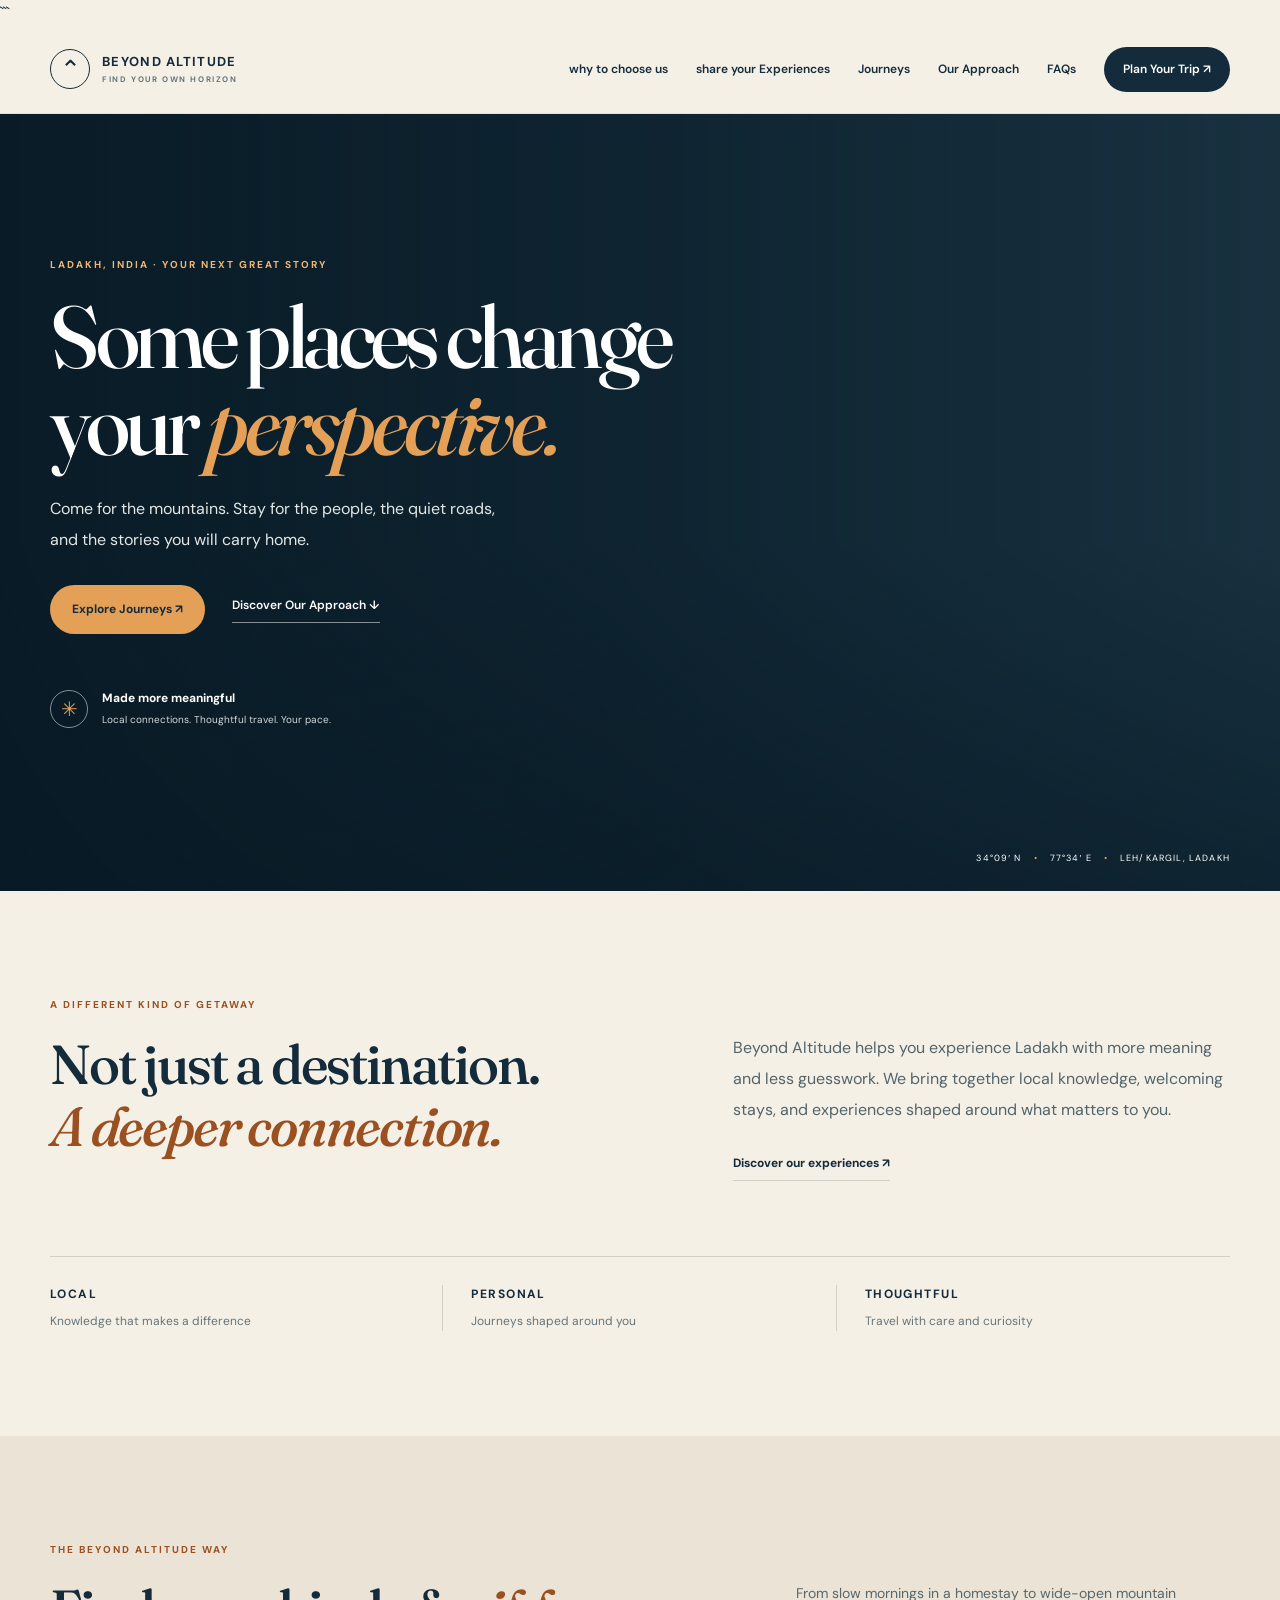
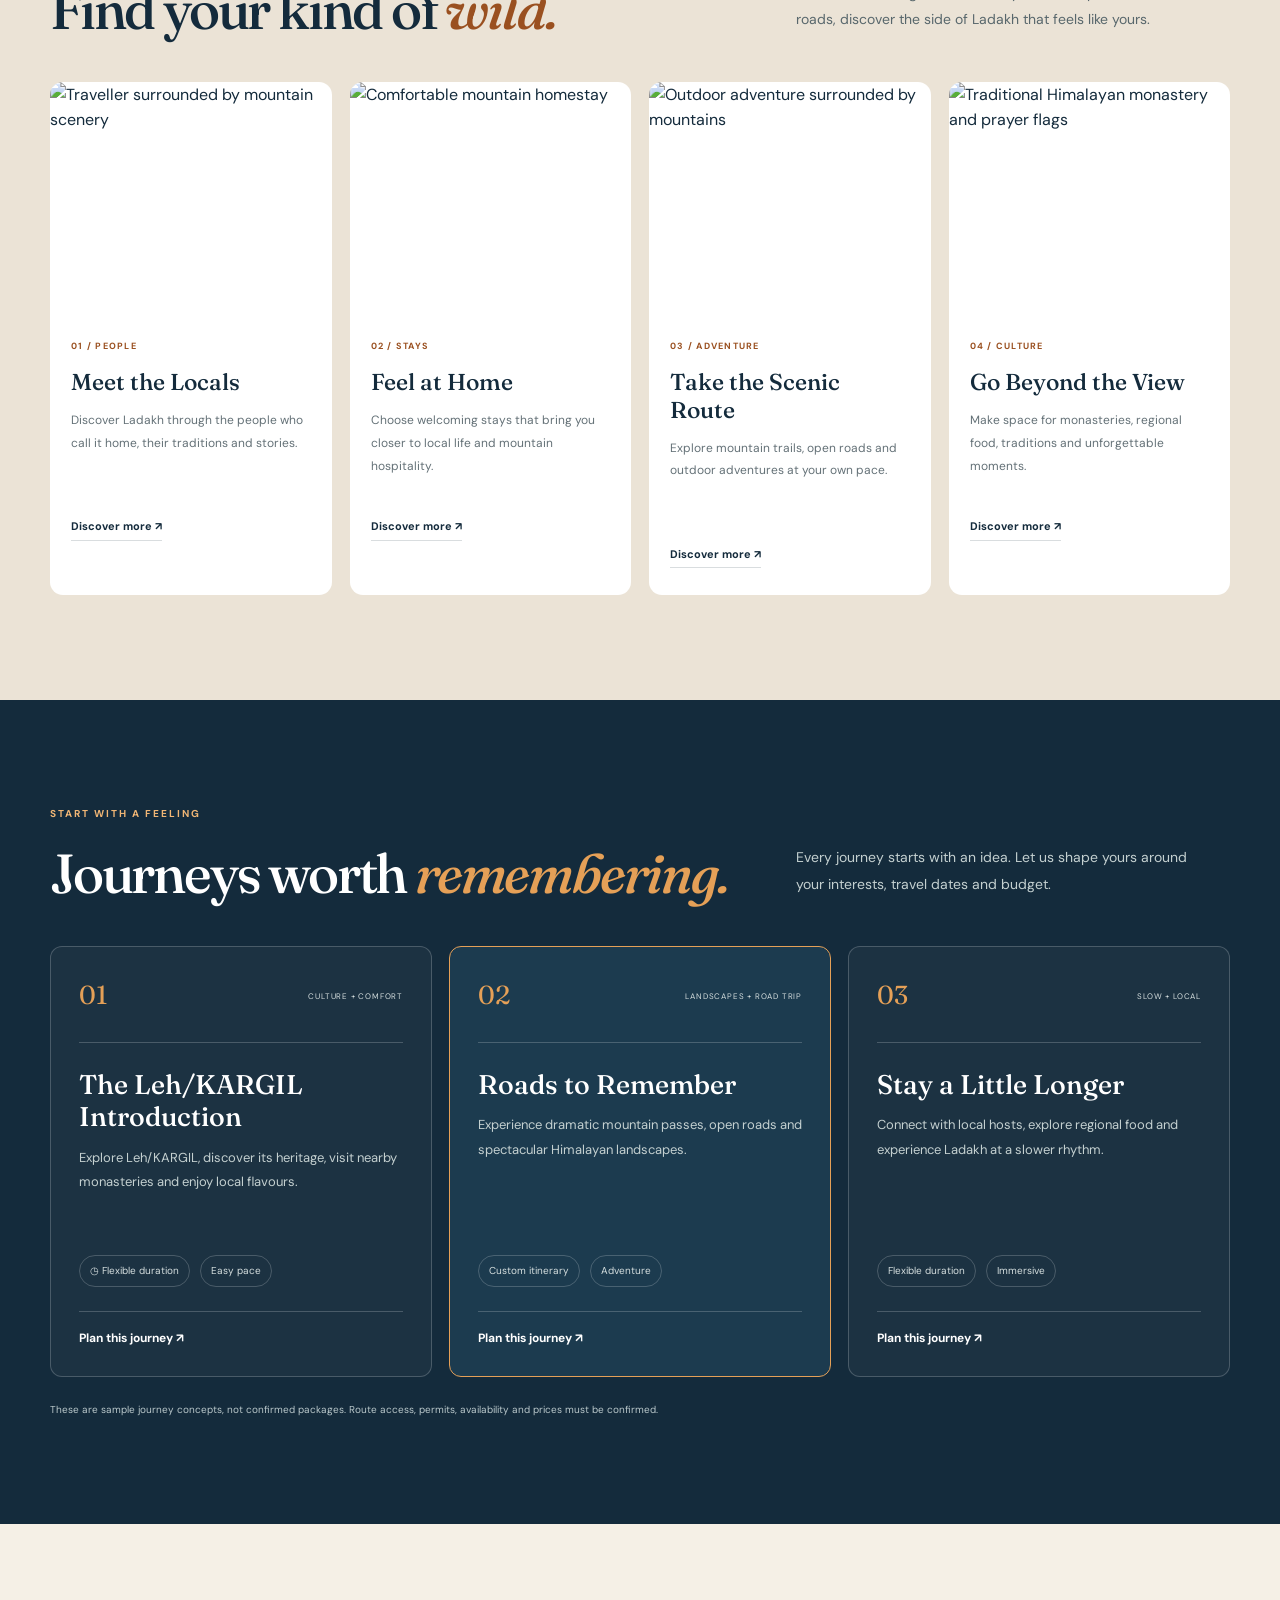
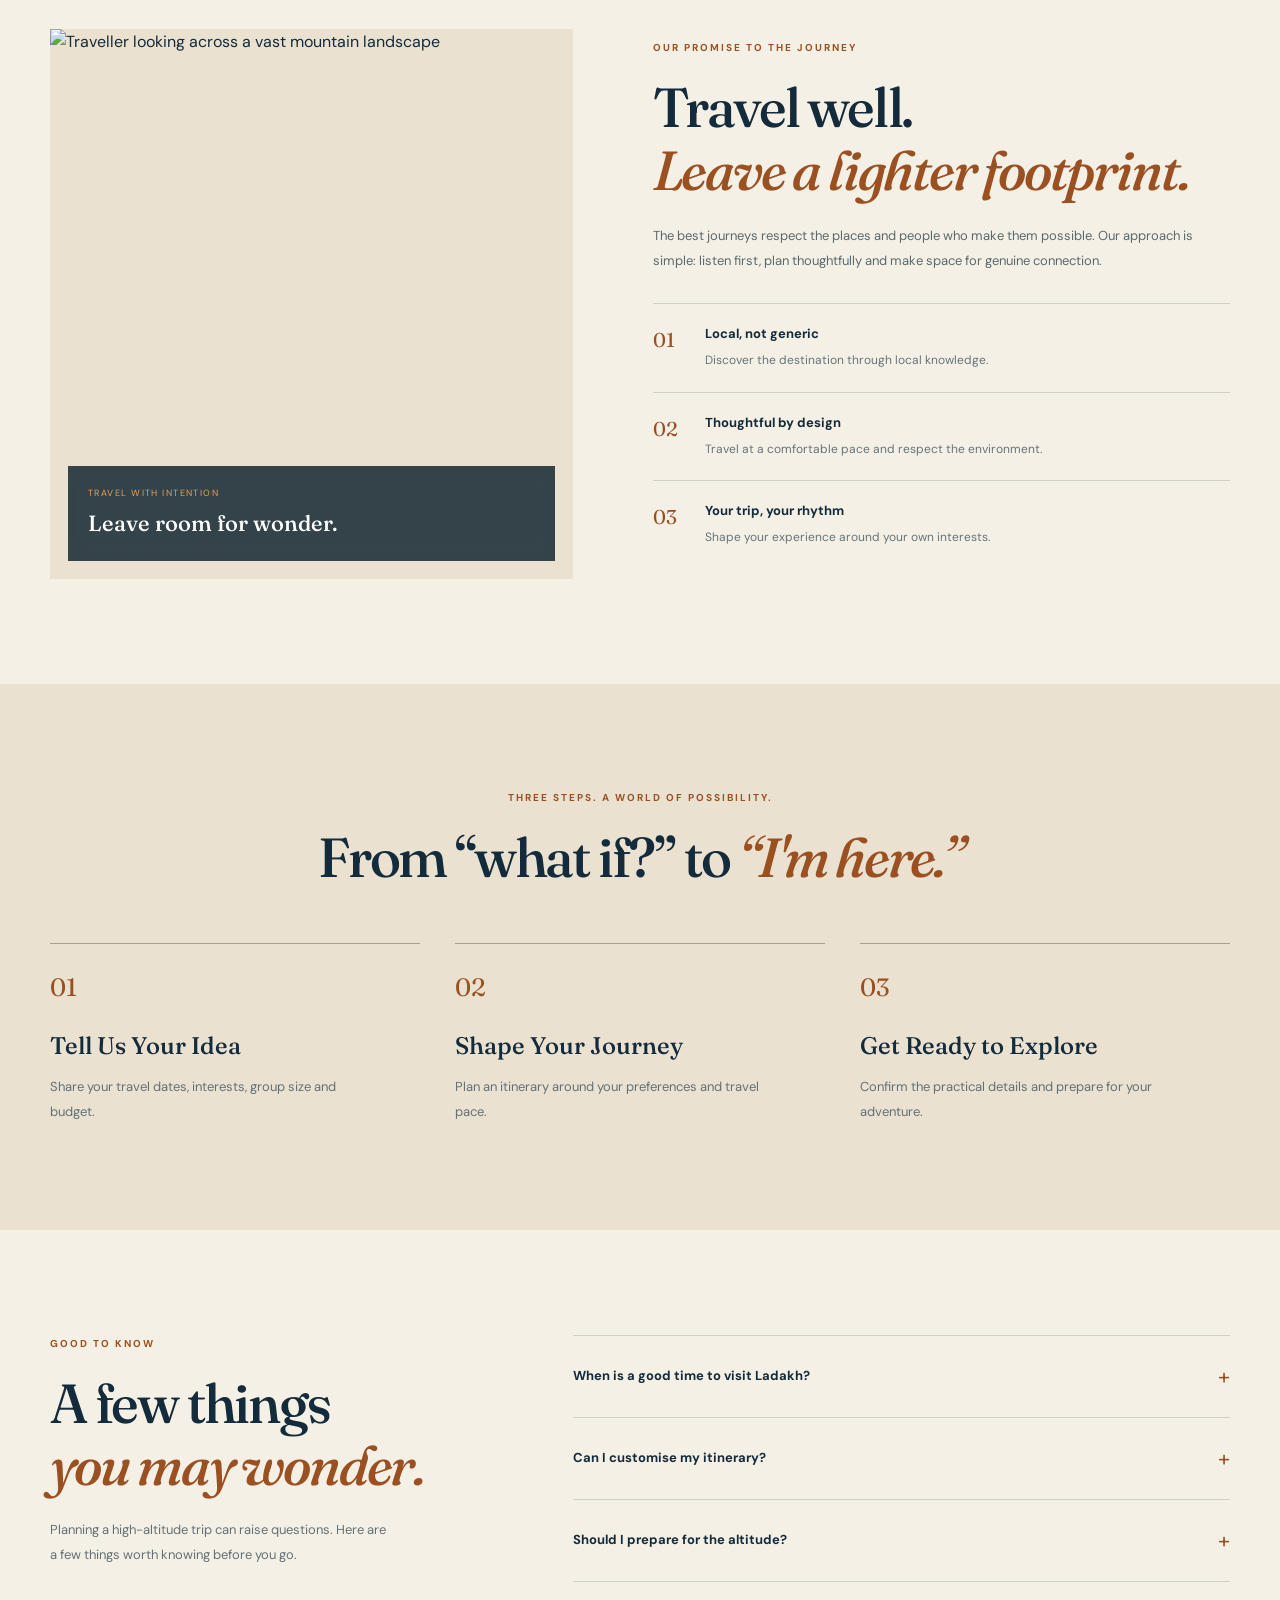
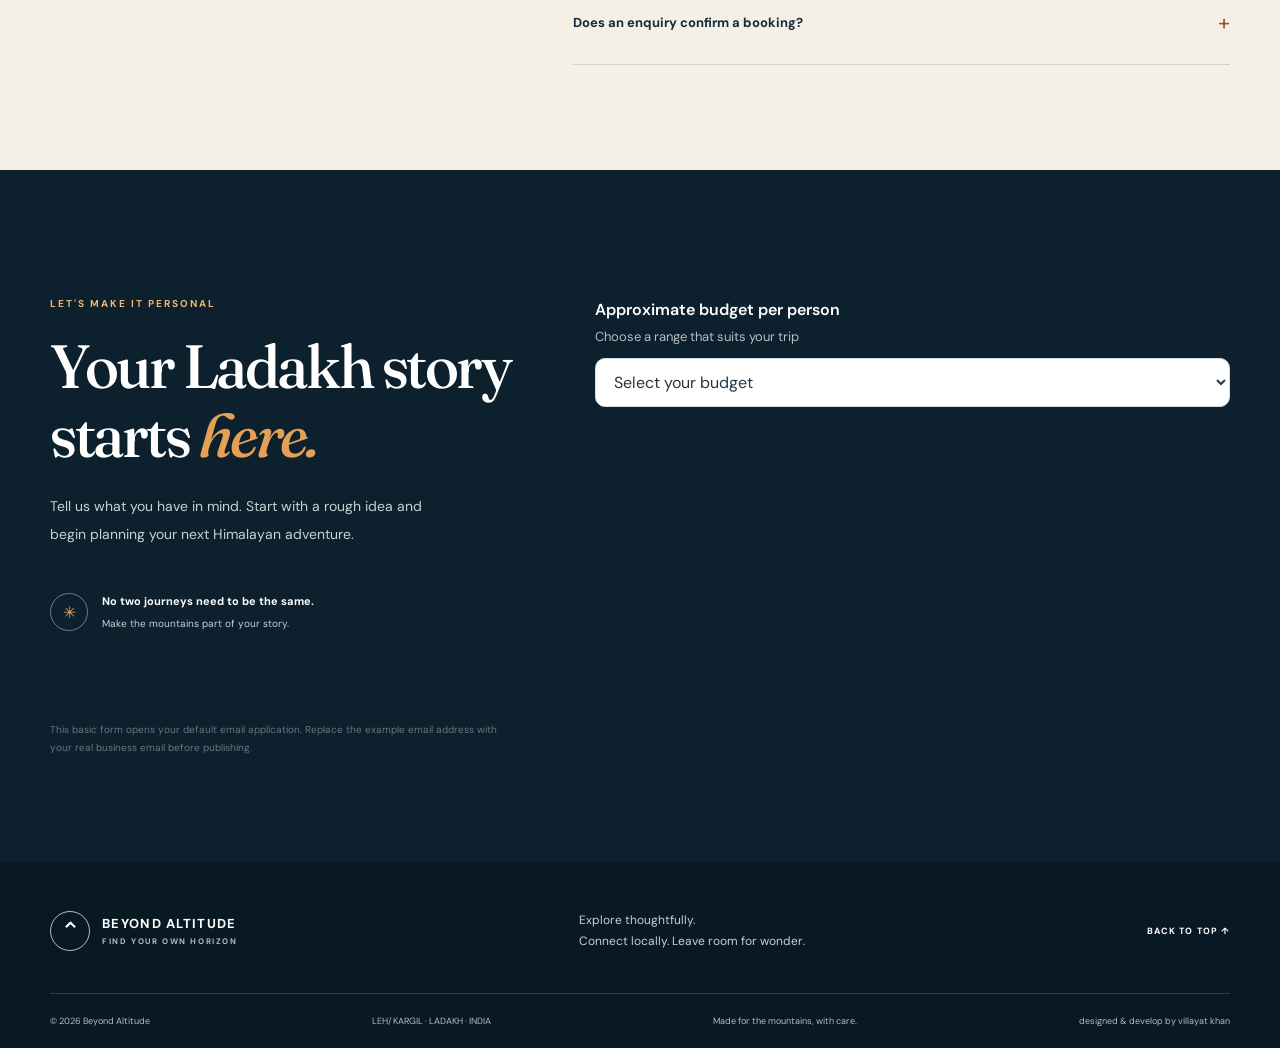
==== index.html @ 350923da "Update index.html" ====
<!DOCTYPE html>
<html lang="en-IN">
<head>
    <meta charset="UTF-8">
    <meta name="viewport" content="width=device-width, initial-scale=1.0">
    <meta name="theme-color" content="#142b3c">
    <meta name="description" content="Discover Ladakh beyond the ordinary with Beyond Altitude. Explore local culture, mountain adventures and authentic stays.">
    <title>Beyond Altitude | Discover Ladakh</title>

    <link rel="preconnect" href="https://fonts.googleapis.com">
    <link rel="preconnect" href="https://fonts.gstatic.com" crossorigin>
    <link href="https://fonts.googleapis.com/css2?family=DM+Sans:wght@400;500;600;700&family=Fraunces:opsz,wght@9..144,500;9..144,600;9..144,700&display=swap" rel="stylesheet">

    <link rel="stylesheet" href="style.css">
    <script>
        
<!-- Beyond Altitude: Supabase Customer Reviews -->
<section id="customer-reviews" class="customer-reviews">
  <h2>What Our Customers Say</h2>
  <p class="reviews-subtitle">
    Experiences shared by travellers exploring Ladakh with us.
  </p>

  <div id="reviews-container" class="reviews-grid">
    <p>Loading customer reviews...</p>
  </div>
</section>

<style>
  .customer-reviews {
    padding: 50px 20px;
    text-align: center;
    font-family: Arial, sans-serif;
  }

  .customer-reviews h2 {
    font-size: 30px;
    margin-bottom: 10px;
  }

  .reviews-subtitle {
    color: #777;
    margin-bottom: 30px;
  }

  .reviews-grid {
    display: grid;
    grid-template-columns: repeat(auto-fit, minmax(240px, 1fr));
    gap: 20px;
    max-width: 1100px;
    margin: auto;
  }

  .review-card {
    padding: 22px;
    border-radius: 12px;
    background: #f5f5f5;
    text-align: left;
    box-shadow: 0 3px 12px rgba(0, 0, 0, 0.08);
  }

  .review-card h3 {
    margin: 0 0 10px;
  }

  .review-stars {
    color: #e5a000;
    margin-bottom: 12px;
    letter-spacing: 2px;
  }

  .review-text {
    line-height: 1.6;
    color: #444;
  }
</style>

<script src="https://cdn.jsdelivr.net/npm/@supabase/supabase-js@2"></script>

<script>
(async function () {
  const SUPABASE_URL = "https://gtiqyltzlcqzcpqnpsbb.supabase.co";
  const SUPABASE_KEY = "sb_publishable_fwzYRS8chR8nN3A2C7h08g_XS5zmDw3";

  const container = document.getElementById("reviews-container");

  if (
    SUPABASE_URL.includes("YOUR_SUPABASE_URL") ||
    SUPABASE_KEY.includes("YOUR_SUPABASE_PUBLISHABLE_KEY")
  ) {
    container.textContent = "Supabase configuration is required.";
    return;
  }

  const supabase = window.supabase.createClient(
    SUPABASE_URL,
    SUPABASE_KEY
  );

  try {
    const { data, error } = await supabase
      .from("customer_reviews")
      .select("name, rating, review")
      .order("id", { ascending: false });

    if (error) throw error;

    container.replaceChildren();

    if (!data || data.length === 0) {
      container.textContent = "No customer reviews yet.";
      return;
    }

    data.forEach((item) => {
      const card = document.createElement("article");
      card.className = "review-card";

      const name = document.createElement("h3");
      name.textContent = item.name || "Traveller";

      const stars = document.createElement("div");
      stars.className = "review-stars";

      const rating = Math.max(
        0,
        Math.min(5, Number(item.rating) || 0)
      );

      stars.textContent = "★".repeat(rating) + "☆".repeat(5 - rating);

      const review = document.createElement("p");
      review.className = "review-text";
      review.textContent = item.review || "";

      card.append(name, stars, review);
      container.appendChild(card);
    });
  } catch (error) {
    console.error("Could not load customer reviews:", error);
    container.textContent =
      "Reviews could not be loaded. Please try again later.";
  }
})();
</script>
```
    </script>


    
<!-- Google Analytics -->
<script async src="https://www.googletagmanager.com/gtag/js?id=G-XXXXXXXXXX"></script>
<script>
  window.dataLayer = window.dataLayer || [];
  function gtag(){dataLayer.push(arguments);}
  gtag('js', new Date());
  gtag('config', 'G-R5M4C1W46J');
</script>

    <script src="https://cdn.jsdelivr.net/npm/@supabase/supabase-js@2"></script>


    <script>
  const supabaseClient = window.supabase.createClient(
    "https://gtiqyltzlcqzcpqnpsbb.supabase.co",
    "sb_publishable_fwzYRS8chR8nN3A2C7h08g_XS5zmDw3"
  );

  const enquiryForm = document.getElementById("enquiryForm");

  if (enquiryForm) {
    enquiryForm.addEventListener("submit", async function (event) {
      event.preventDefault();

      const submitButton = enquiryForm.querySelector(
        'button[type="submit"], input[type="submit"]'
      );

      const originalText = submitButton
        ? (submitButton.tagName === "INPUT"
            ? submitButton.value
            : submitButton.textContent)
        : "";

      if (submitButton) {
        submitButton.disabled = true;

        if (submitButton.tagName === "INPUT") {
          submitButton.value = "Submitting...";
        } else {
          submitButton.textContent = "Submitting...";
        }
      }

      try {
        const formData = new FormData(enquiryForm);

        const enquiry = {
          name: formData.get("name")?.trim(),
          email: formData.get("email")?.trim(),
          phone: formData.get("phone")?.trim() || null,
          travel_date: formData.get("travel_date") || null,
          group_size: formData.get("group_size") || null,
          interests: formData.get("interests") || null,
          budget: formData.get("budget") || null,
          message: formData.get("message")?.trim() || null
        };

        if (!enquiry.name || !enquiry.email) {
          throw new Error("Please enter your name and email.");
        }

        const { error } = await supabaseClient
          .from("enquiries")
          .insert([enquiry]);

        if (error) {
          console.error("Supabase error:", error);
          throw new Error("Your enquiry could not be saved. Please try again.");
        }

        alert(
          "Thank you for choosing Beyond Altitude!\n\n" +
          "Your enquiry has been submitted successfully. " +
          "Our team will get in touch with you soon."
        );

        enquiryForm.reset();

      } catch (error) {
        console.error("Enquiry submission failed:", error);
        alert(error.message || "Something went wrong. Please try again.");

      } finally {
        if (submitButton) {
          submitButton.disabled = false;

          if (submitButton.tagName === "INPUT") {
            submitButton.value = originalText;
          } else {
            submitButton.textContent = originalText;
          }
        }
      }
    });
  } else {
    console.error(
      'Enquiry form not found. Make sure your form has id="enquiryForm".'
    );
  }
</script>
</body>
</head>

<body>

    <!-- Navigation -->
    <header class="header">
        <a href="#home" class="brand">
            <span class="brand-icon">⌃</span>
            <span class="brand-text">
                BEYOND ALTITUDE
                <small>FIND YOUR OWN HORIZON</small>
            </span>
        </a>

        <nav class="navigation">
            <a href="whyus.html">why to choose us </a>
            <a href="experience.html">share your Experiences</a>
            <a href="#journeys">Journeys</a>
            <a href="#about">Our Approach</a>
            <a href="#faq">FAQs</a>
            <a href="#contact" class="nav-button">Plan Your Trip ↗</a>
        </nav>
    </header>

    <main>

        <!-- Hero -->
        <section class="hero" id="home">
            <div class="hero-overlay"></div>

            <div class="hero-content">
                <p class="eyebrow light">
                    LADAKH, INDIA · YOUR NEXT GREAT STORY
                </p>

                <h1>
                    Some places change<br>
                    your <em>perspective.</em>
                </h1>

                <p class="hero-description">
                    Come for the mountains. Stay for the people,
                    the quiet roads, and the stories you will
                    carry home.
                </p>

                <div class="hero-buttons">
                    <a href="#journeys" class="button button-gold">
                        Explore Journeys ↗
                    </a>

                    <a href="#about" class="secondary-link">
                        Discover Our Approach ↓
                    </a>
                </div>

                <div class="hero-note">
                    <span class="note-symbol">✳</span>
                    <div>
                        <strong>Made more meaningful</strong>
                        <small>Local connections. Thoughtful travel. Your pace.</small>
                    </div>
                </div>
            </div>

            <div class="hero-location">
                34°09′ N <span>•</span> 77°34′ E <span>•</span> LEH/KARGIL, LADAKH
            </div>
        </section>

        <!-- Introduction -->
        <section class="intro section" id="about">
            <div class="intro-grid">
                <div>
                    <p class="eyebrow">A DIFFERENT KIND OF GETAWAY</p>
                    <h2>
                        Not just a destination.<br>
                        <em>A deeper connection.</em>
                    </h2>
                </div>

                <div class="intro-description">
                    <p>
                        Beyond Altitude helps you experience Ladakh
                        with more meaning and less guesswork. We bring
                        together local knowledge, welcoming stays,
                        and experiences shaped around what matters to you.
                    </p>

                    <a href="#experiences" class="text-link">
                        Discover our experiences ↗
                    </a>
                </div>
            </div>

            <div class="values">
                <div>
                    <strong>LOCAL</strong>
                    <span>Knowledge that makes a difference</span>
                </div>
                <div>
                    <strong>PERSONAL</strong>
                    <span>Journeys shaped around you</span>
                </div>
                <div>
                    <strong>THOUGHTFUL</strong>
                    <span>Travel with care and curiosity</span>
                </div>
            </div>
        </section>

        <!-- Experiences -->
        <section class="experiences section" id="experiences">
            <div class="section-heading">
                <div>
                    <p class="eyebrow">THE BEYOND ALTITUDE WAY</p>
                    <h2>Find your kind of <em>wild.</em></h2>
                </div>

                <p>
                    From slow mornings in a homestay to wide-open
                    mountain roads, discover the side of Ladakh
                    that feels like yours.
                </p>
            </div>

            <div class="experience-grid">

                <article class="experience-card">
                    <img
                        src="https://images.pexels.com/photos/7569538/pexels-photo-7569538.jpeg?auto=compress&cs=tinysrgb&w=900"
                        alt="Traveller surrounded by mountain scenery"
                        loading="lazy">

                    <div class="card-content">
                        <span class="card-number">01 / PEOPLE</span>
                        <h3>Meet the Locals</h3>
                        <p>
                            Discover Ladakh through the people who
                            call it home, their traditions and stories.
                        </p>
                        <a href="#contact" class="card-link">Discover more ↗</a>
                    </div>
                </article>

                <article class="experience-card">
                    <img
                        src="https://images.pexels.com/photos/27630279/pexels-photo-27630279.jpeg?auto=compress&cs=tinysrgb&w=900"
                        alt="Comfortable mountain homestay"
                        loading="lazy">

                    <div class="card-content">
                        <span class="card-number">02 / STAYS</span>
                        <h3>Feel at Home</h3>
                        <p>
                            Choose welcoming stays that bring you
                            closer to local life and mountain hospitality.
                        </p>
                        <a href="#contact" class="card-link">Discover more ↗</a>
                    </div>
                </article>

                <article class="experience-card">
                    <img
                        src="https://images.pexels.com/photos/33975254/pexels-photo-33975254.jpeg?auto=compress&cs=tinysrgb&w=900"
                        alt="Outdoor adventure surrounded by mountains"
                        loading="lazy">

                    <div class="card-content">
                        <span class="card-number">03 / ADVENTURE</span>
                        <h3>Take the Scenic Route</h3>
                        <p>
                            Explore mountain trails, open roads and
                            outdoor adventures at your own pace.
                        </p>
                        <a href="#contact" class="card-link">Discover more ↗</a>
                    </div>
                </article>

                <article class="experience-card">
                    <img
                        src="https://images.pexels.com/photos/5015007/pexels-photo-5015007.jpeg?auto=compress&cs=tinysrgb&w=900"
                        alt="Traditional Himalayan monastery and prayer flags"
                        loading="lazy">

                    <div class="card-content">
                        <span class="card-number">04 / CULTURE</span>
                        <h3>Go Beyond the View</h3>
                        <p>
                            Make space for monasteries, regional food,
                            traditions and unforgettable moments.
                        </p>
                        <a href="#contact" class="card-link">Discover more ↗</a>
                    </div>
                </article>

            </div>
        </section>

        <!-- Journey Packages -->
        <section class="journeys section" id="journeys">
            <div class="section-heading light-heading">
                <div>
                    <p class="eyebrow light">START WITH A FEELING</p>
                    <h2>Journeys worth <em>remembering.</em></h2>
                </div>

                <p>
                    Every journey starts with an idea.
                    Let us shape yours around your interests,
                    travel dates and budget.
                </p>
            </div>

            <div class="journey-grid">

                <article class="journey-card">
                    <div class="journey-top">
                        <span>01</span>
                        <span class="journey-tag">CULTURE + COMFORT</span>
                    </div>

                    <h3>The Leh/KARGIL Introduction</h3>
                    <p>
                        Explore Leh/KARGIL, discover its heritage, visit
                        nearby monasteries and enjoy local flavours.
                    </p>

                    <div class="journey-details">
                        <span>◷ Flexible duration</span>
                        <span>Easy pace</span>
                    </div>

                    <a href="#contact" class="journey-link">
                        Plan this journey ↗
                    </a>
                </article>

                <article class="journey-card featured">
                    <div class="journey-top">
                        <span>02</span>
                        <span class="journey-tag">LANDSCAPES + ROAD TRIP</span>
                    </div>

                    <h3>Roads to Remember</h3>
                    <p>
                        Experience dramatic mountain passes, open
                        roads and spectacular Himalayan landscapes.
                    </p>

                    <div class="journey-details">
                        <span>Custom itinerary</span>
                        <span>Adventure</span>
                    </div>

                    <a href="#contact" class="journey-link">
                        Plan this journey ↗
                    </a>
                </article>

                <article class="journey-card">
                    <div class="journey-top">
                        <span>03</span>
                        <span class="journey-tag">SLOW + LOCAL</span>
                    </div>

                    <h3>Stay a Little Longer</h3>
                    <p>
                        Connect with local hosts, explore regional
                        food and experience Ladakh at a slower rhythm.
                    </p>

                    <div class="journey-details">
                        <span>Flexible duration</span>
                        <span>Immersive</span>
                    </div>

                    <a href="#contact" class="journey-link">
                        Plan this journey ↗
                    </a>
                </article>

            </div>

            <p class="journey-disclaimer">
                These are sample journey concepts, not confirmed packages.
                Route access, permits, availability and prices must be confirmed.
            </p>
        </section>

        <!-- Our Approach -->
        <section class="approach section">
            <div class="approach-image">
                <img
                    src="https://images.pexels.com/photos/30784224/pexels-photo-30784224.jpeg?auto=compress&cs=tinysrgb&w=1200"
                    alt="Traveller looking across a vast mountain landscape"
                    loading="lazy">

                <div class="image-caption">
                    <span>TRAVEL WITH INTENTION</span>
                    <strong>Leave room for wonder.</strong>
                </div>
            </div>

            <div class="approach-content">
                <p class="eyebrow">OUR PROMISE TO THE JOURNEY</p>

                <h2>
                    Travel well.<br>
                    <em>Leave a lighter footprint.</em>
                </h2>

                <p class="approach-intro">
                    The best journeys respect the places and people
                    who make them possible. Our approach is simple:
                    listen first, plan thoughtfully and make space
                    for genuine connection.
                </p>

                <div class="principle">
                    <span>01</span>
                    <div>
                        <h3>Local, not generic</h3>
                        <p>Discover the destination through local knowledge.</p>
                    </div>
                </div>

                <div class="principle">
                    <span>02</span>
                    <div>
                        <h3>Thoughtful by design</h3>
                        <p>Travel at a comfortable pace and respect the environment.</p>
                    </div>
                </div>

                <div class="principle">
                    <span>03</span>
                    <div>
                        <h3>Your trip, your rhythm</h3>
                        <p>Shape your experience around your own interests.</p>
                    </div>
                </div>
            </div>
        </section>

        <!-- How It Works -->
        <section class="steps section">
            <div class="center-heading">
                <p class="eyebrow">THREE STEPS. A WORLD OF POSSIBILITY.</p>
                <h2>From “what if?” to <em>“I'm here.”</em></h2>
            </div>

            <div class="steps-grid">
                <article>
                    <span>01</span>
                    <h3>Tell Us Your Idea</h3>
                    <p>Share your travel dates, interests, group size and budget.</p>
                </article>

                <article>
                    <span>02</span>
                    <h3>Shape Your Journey</h3>
                    <p>Plan an itinerary around your preferences and travel pace.</p>
                </article>

                <article>
                    <span>03</span>
                    <h3>Get Ready to Explore</h3>
                    <p>Confirm the practical details and prepare for your adventure.</p>
                </article>
            </div>
        </section>

        <!-- FAQ -->
        <section class="faq section" id="faq">
            <div class="faq-heading">
                <p class="eyebrow">GOOD TO KNOW</p>
                <h2>A few things<br><em>you may wonder.</em></h2>
                <p>
                    Planning a high-altitude trip can raise questions.
                    Here are a few things worth knowing before you go.
                </p>
            </div>

            <div class="faq-list">
                <details>
                    <summary>When is a good time to visit Ladakh?<span>+</span></summary>
                    <p>
                        The best time depends on your interests and intended route.
                        Weather and road conditions vary by season, so check current
                        conditions before confirming your trip.
                    </p>
                </details>

                <details>
                    <summary>Can I customise my itinerary?<span>+</span></summary>
                    <p>
                        Yes. Share your dates, interests, group size and budget
                        to start shaping a trip around your preferences.
                    </p>
                </details>

                <details>
                    <summary>Should I prepare for the altitude?<span>+</span></summary>
                    <p>
                        Ladakh is a high-altitude destination. Allow time to
                        acclimatise, avoid rushing on arrival and consult a
                        healthcare professional if you have health concerns.
                    </p>
                </details>

                <details>
                    <summary>Does an enquiry confirm a booking?<span>+</span></summary>
                    <p>
                        No. An enquiry is only a starting point. Availability,
                        services, prices, permits and arrangements need separate
                        confirmation.
                    </p>
                </details>
            </div>
        </section>

        <!-- Contact / Enquiry -->
        <section class="contact section" id="contact">
            <div class="contact-grid">
                <div class="contact-copy">
                    <p class="eyebrow light">LET'S MAKE IT PERSONAL</p>
                    <h2>
                        Your Ladakh story<br>
                        starts <em>here.</em>
                    </h2>

                    <p>
                        Tell us what you have in mind. Start with
                        a rough idea and begin planning your next
                        Himalayan adventure.
                    </p>

                    <div class="contact-promise">
                        <span>✳</span>
                        <div>
                            <strong>No two journeys need to be the same.</strong>
                            <small>Make the mountains part of your story.</small>
                        </div>
                    </div>
                </div>

                
<div class="budget-section">
    <label for="Budget" class="budget-title">
        Approximate budget per person
        <span class="budget-hint">Choose a range that suits your trip</span>
    </label>

    <select name="Budget" id="Budget" required>
        <option value="" disabled selected>Select your budget</option>
        <option value="Below ₹5,000">Below ₹5,000</option>
        <option value="₹5,000–₹10,000">₹5,000–₹10,000</option>
        <option value="₹10,000–₹20,000">₹10,000–₹20,000</option>
        <option value="₹20,000–₹30,000">₹20,000–₹30,000</option>
        <option value="₹30,000–₹40,000">₹30,000–₹40,000</option>
        <option value="₹40,000–₹50,000">₹40,000–₹50,000</option>
        <option value="₹50,000–₹1,00,000">₹50,000–₹1,00,000</option>
        <option value="Above ₹1,00,000">Above ₹1,00,000</option>
        <option value="Custom">Enter my own budget</option>
    </select>

    <div id="customBudgetWrap" hidden>
        <label for="CustomBudget">
            Your custom budget (₹)
        </label>
        <input
            type="number"
            name="CustomBudget"
            id="CustomBudget"
            min="1"
            step="1"
            placeholder="e.g. 75000"
        >
        <small>Enter your total estimated budget per person.</small>
    </div>
</div>

<style>
.budget-section {
    margin: 22px 0;
}

.budget-title {
    display: block;
    margin-bottom: 10px;
    font-weight: 600;
}

.budget-hint {
    display: block;
    margin-top: 5px;
    font-size: 13px;
    font-weight: 400;
    opacity: 0.7;
}

.budget-section select,
.budget-section input {
    display: block;
    box-sizing: border-box;
    width: 100%;
    min-height: 48px;
    margin-top: 8px;
    padding: 12px 14px;
    border: 1px solid #d5dde2;
    border-radius: 10px;
    background: #fff;
    color: #243746;
    font: inherit;
    transition: border-color .2s, box-shadow .2s;
}

.budget-section select:focus,
.budget-section input:focus {
    outline: none;
    border-color: #247b83;
    box-shadow: 0 0 0 3px rgba(36,123,131,.12);
}

#customBudgetWrap {
    margin-top: 16px;
    padding: 16px;
    border: 1px solid #dce8e8;
    border-radius: 12px;
    background: #f5f9f8;
    animation: budgetAppear .2s ease-out;
}

#customBudgetWrap[hidden] {
    display: none;
}

#customBudgetWrap label {
    font-weight: 600;
}

#customBudgetWrap small {
    display: block;
    margin-top: 8px;
    color: #607278;
    font-size: 12px;
}

@keyframes budgetAppear {
    from { opacity: 0; transform: translateY(-5px); }
    to { opacity: 1; transform: translateY(0); }
}
</style>

<script>
(function () {
    const budget = document.getElementById("Budget");
    const wrap = document.getElementById("customBudgetWrap");
    const amount = document.getElementById("CustomBudget");

    if (!budget || !wrap || !amount) return;

    function updateBudget() {
        const custom = budget.value === "Custom";
        wrap.hidden = !custom;
        amount.required = custom;

        if (!custom) amount.value = "";
    }

    budget.addEventListener("change", updateBudget);
    updateBudget();
})();
</script>

                    <p class="form-note">
                        This basic form opens your default email application.
                        Replace the example email address with your real
                        business email before publishing.
                    </p>
                </form>
            </div>
        </section>

    </main>

    <!-- Footer -->
    <footer class="footer">
        <div class="footer-main">
            <a href="#home" class="brand footer-brand">
                <span class="brand-icon">⌃</span>
                <span class="brand-text">
                    BEYOND ALTITUDE
                    <small>FIND YOUR OWN HORIZON</small>
                </span>
            </a>

            <p>
                Explore thoughtfully.<br>
                Connect locally. Leave room for wonder.
            </p>

            <a href="#home" class="back-top">BACK TO TOP ↑</a>
        </div>

        <div class="footer-bottom">
            <span>© 2026 Beyond Altitude</span>
            <span>LEH/KARGIL · LADAKH · INDIA</span>
            <span>Made for the mountains, with care.</span>
            <span> designed & develop  by villayat khan</span>
        </div>
    </footer>

</body>
</html>
---- style.css ----
/* =========================================
   BEYOND ALTITUDE — PREMIUM WEBSITE STYLES
   HTML + CSS ONLY
========================================= */

:root {
    --ink: #142b3c;
    --deep: #0d202d;
    --sand: #f5f0e6;
    --sand-dark: #eae1d1;
    --gold: #e5a057;
    --rust: #9a5020;
    --muted: #65747a;
    --white: #ffffff;
    --line: rgba(20, 43, 60, 0.16);
    --serif: "Fraunces", Georgia, serif;
    --sans: "DM Sans", Arial, sans-serif;
}

/* Reset */

* {
    box-sizing: border-box;
    margin: 0;
    padding: 0;
}

html {
    scroll-behavior: smooth;
    scroll-padding-top: 100px;
}

body {
    font-family: var(--sans);
    background: var(--sand);
    color: var(--ink);
    line-height: 1.6;
    -webkit-font-smoothing: antialiased;
}

img {
    display: block;
    width: 100%;
    max-width: 100%;
}

a {
    color: inherit;
    text-decoration: none;
}

button,
input,
textarea,
select {
    font: inherit;
}

button,
a {
    -webkit-tap-highlight-color: transparent;
}

button:focus-visible,
a:focus-visible,
input:focus-visible,
select:focus-visible,
textarea:focus-visible {
    outline: 3px solid var(--gold);
    outline-offset: 4px;
}

section {
    scroll-margin-top: 90px;
}

.section {
    padding: 105px max(24px, calc((100% - 1180px) / 2));
}

.eyebrow {
    display: flex;
    align-items: center;
    gap: 10px;
    margin-bottom: 20px;
    color: var(--rust);
    font-size: 10px;
    font-weight: 700;
    letter-spacing: 0.2em;
    line-height: 1.7;
}

.eyebrow.light {
    color: #f1b675;
}

h1,
h2,
h3 {
    font-family: var(--serif);
    font-weight: 500;
}

h2 {
    font-size: clamp(35px, 4.3vw, 55px);
    line-height: 1.13;
    letter-spacing: -0.04em;
}

h2 em {
    color: var(--rust);
    font-weight: 500;
}

p {
    overflow-wrap: break-word;
}

.text-link {
    display: inline-flex;
    align-items: center;
    gap: 18px;
    padding-bottom: 7px;
    border-bottom: 1px solid var(--line);
    font-size: 12px;
    font-weight: 700;
    transition: gap 0.25s ease;
}

.text-link:hover {
    gap: 25px;
}

/* Announcement */

.announcement {
    min-height: 35px;
    display: flex;
    justify-content: center;
    align-items: center;
    flex-wrap: wrap;
    gap: 10px;
    padding: 7px 15px;
    background: var(--deep);
    color: #e7e2d7;
    text-align: center;
    font-size: 10px;
    letter-spacing: 0.09em;
    text-transform: uppercase;
}

.announcement-dot {
    width: 6px;
    height: 6px;
    flex-shrink: 0;
    border-radius: 50%;
    background: var(--gold);
}

.announcement-sep {
    color: var(--gold);
}

/* Header and navigation */

.header {
    min-height: 88px;
    padding: 15px max(24px, calc((100% - 1180px) / 2));
    display: flex;
    align-items: center;
    justify-content: space-between;
    gap: 25px;
    position: sticky;
    top: 0;
    z-index: 20;
    background: var(--sand);
    border-bottom: 1px solid rgba(20, 43, 60, 0.08);
}

.brand {
    display: flex;
    align-items: center;
    gap: 12px;
    flex-shrink: 0;
}

.brand-icon {
    width: 40px;
    height: 40px;
    display: grid;
    place-items: center;
    border: 1px solid var(--ink);
    border-radius: 50%;
    font-family: var(--serif);
    font-size: 25px;
    line-height: 1;
}

.brand-text {
    display: block;
    font-size: 13px;
    font-weight: 700;
    letter-spacing: 0.1em;
    line-height: 1.4;
}

.brand-text small {
    display: block;
    margin-top: 3px;
    color: var(--muted);
    font-size: 8px;
    letter-spacing: 0.2em;
}

.navigation {
    display: flex;
    align-items: center;
    justify-content: flex-end;
    gap: 28px;
    font-size: 12px;
    font-weight: 600;
}

.navigation > a:not(.nav-button) {
    transition: color 0.2s ease;
}

.navigation > a:not(.nav-button):hover {
    color: var(--rust);
}

.nav-button {
    display: inline-flex;
    align-items: center;
    gap: 12px;
    padding: 13px 19px;
    border-radius: 40px;
    background: var(--ink);
    color: var(--white);
    transition: background 0.2s ease, transform 0.2s ease;
}

.nav-button:hover {
    background: #23475c;
    transform: translateY(-2px);
}

/* Hero section */

.hero {
    min-height: 680px;
    min-height: min(780px, calc(100svh - 123px));
    position: relative;
    display: flex;
    align-items: center;
    overflow: hidden;
    background: #1b3544;
    color: var(--white);
}

.hero::before {
    content: "";
    position: absolute;
    inset: 0;
    background-image: url("https://images.pexels.com/photos/37312745/pexels-photo-37312745.jpeg?auto=compress&cs=tinysrgb&w=2000");
    background-size: cover;
    background-position: center 55%;
    transform: scale(1.02);
    animation: hero-zoom 1.5s ease-out both;
}

.hero-overlay {
    position: absolute;
    inset: 0;
    background:
        linear-gradient(
            90deg,
            rgba(7, 25, 36, 0.9) 0%,
            rgba(7, 25, 36, 0.62) 48%,
            rgba(7, 25, 36, 0.12) 100%
        ),
        linear-gradient(
            0deg,
            rgba(7, 25, 36, 0.55),
            transparent 45%
        );
}

.hero-content {
    position: relative;
    z-index: 2;
    width: min(1180px, calc(100% - 48px));
    margin: auto;
    padding: 90px 0 110px;
    animation: fade-up 0.9s ease-out both;
}

.hero h1 {
    max-width: 850px;
    font-size: clamp(49px, 7.2vw, 88px);
    line-height: 0.99;
    letter-spacing: -0.05em;
}

.hero h1 em {
    color: var(--gold);
    font-weight: 500;
}

.hero-description {
    max-width: 465px;
    margin: 27px 0 30px;
    color: #e4e7e4;
    font-size: 16px;
    line-height: 1.9;
}

.hero-buttons {
    display: flex;
    align-items: center;
    flex-wrap: wrap;
    gap: 27px;
}

.button {
    min-height: 49px;
    display: inline-flex;
    align-items: center;
    justify-content: center;
    gap: 25px;
    padding: 14px 22px;
    border: none;
    border-radius: 50px;
    font-size: 12px;
    font-weight: 700;
    cursor: pointer;
    transition:
        transform 0.2s ease,
        background 0.2s ease,
        filter 0.2s ease;
}

.button:hover {
    transform: translateY(-2px);
    filter: brightness(1.05);
}

.button-gold {
    background: var(--gold);
    color: var(--ink);
}

.secondary-link {
    display: inline-flex;
    align-items: center;
    gap: 12px;
    color: var(--white);
    font-size: 12px;
    font-weight: 600;
    border-bottom: 1px solid rgba(255, 255, 255, 0.5);
    padding-bottom: 7px;
}

.secondary-link:hover {
    border-color: var(--gold);
    color: #f1b675;
}

.hero-note {
    display: flex;
    align-items: center;
    gap: 14px;
    margin-top: 55px;
}

.note-symbol {
    width: 38px;
    height: 38px;
    display: grid;
    place-items: center;
    border: 1px solid rgba(255, 255, 255, 0.5);
    border-radius: 50%;
    color: var(--gold);
    font-size: 20px;
}

.hero-note strong,
.hero-note small {
    display: block;
}

.hero-note strong {
    font-size: 12px;
}

.hero-note small {
    margin-top: 4px;
    color: #d2d9d9;
    font-size: 10px;
}

.hero-location {
    position: absolute;
    right: max(24px, calc((100% - 1180px) / 2));
    bottom: 25px;
    z-index: 2;
    display: flex;
    flex-wrap: wrap;
    gap: 12px;
    color: #fff;
    font-size: 9px;
    letter-spacing: 0.13em;
}

.hero-location span {
    color: var(--gold);
}

/* Introduction */

.intro {
    background: var(--sand);
}

.intro-grid {
    display: grid;
    grid-template-columns: 1.1fr 0.9fr;
    gap: 75px;
    align-items: start;
}

.intro-grid h2 {
    max-width: 570px;
}

.intro-description {
    padding-top: 36px;
}

.intro-description p {
    margin-bottom: 24px;
    color: #52646b;
    font-size: 16px;
    line-height: 1.95;
}

.values {
    display: grid;
    grid-template-columns: repeat(3, 1fr);
    margin-top: 75px;
    padding-top: 28px;
    border-top: 1px solid var(--line);
}

.values div {
    display: flex;
    flex-direction: column;
    gap: 7px;
    padding: 0 28px;
    border-right: 1px solid var(--line);
}

.values div:first-child {
    padding-left: 0;
}

.values div:last-child {
    border-right: none;
}

.values strong {
    font-size: 12px;
    letter-spacing: 0.12em;
}

.values span {
    color: var(--muted);
    font-size: 12px;
}

/* Experiences */

.experiences {
    background: #ebe3d6;
}

.section-heading {
    display: grid;
    grid-template-columns: 1.1fr 0.7fr;
    gap: 65px;
    align-items: end;
    margin-bottom: 42px;
}

.section-heading > p {
    max-width: 420px;
    color: #58676c;
    font-size: 14px;
    line-height: 1.9;
    padding-bottom: 7px;
}

.experience-grid {
    display: grid;
    grid-template-columns: repeat(4, minmax(0, 1fr));
    gap: 18px;
}

.experience-card {
    min-width: 0;
    overflow: hidden;
    background: var(--white);
    border-radius: 13px;
    transition: transform 0.3s ease, box-shadow 0.3s ease;
}

.experience-card:hover {
    transform: translateY(-6px);
    box-shadow: 0 18px 35px rgba(20, 43, 60, 0.12);
}

.experience-card > img {
    height: 225px;
    object-fit: cover;
    transition: transform 0.5s ease;
}

.experience-card:hover > img {
    transform: scale(1.045);
}

.card-content {
    position: relative;
    padding: 24px 21px 27px;
}

.card-number {
    color: var(--rust);
    font-size: 9px;
    font-weight: 700;
    letter-spacing: 0.14em;
}

.card-content h3 {
    margin-top: 13px;
    font-size: 23px;
    line-height: 1.2;
}

.card-content p {
    min-height: 83px;
    margin: 12px 0 20px;
    color: #647177;
    font-size: 12px;
    line-height: 1.9;
}

.card-link {
    display: inline-flex;
    align-items: center;
    gap: 10px;
    padding-bottom: 4px;
    border-bottom: 1px solid var(--line);
    font-size: 11px;
    font-weight: 700;
}

.card-link:hover {
    color: var(--rust);
}

/* Journey packages */

.journeys {
    background: var(--ink);
    color: var(--white);
}

.light-heading > p {
    color: #c4d0d0;
}

.light-heading h2 em {
    color: var(--gold);
}

.journey-grid {
    display: grid;
    grid-template-columns: repeat(3, minmax(0, 1fr));
    gap: 17px;
}

.journey-card {
    display: flex;
    flex-direction: column;
    min-width: 0;
    padding: 28px;
    border: 1px solid rgba(255, 255, 255, 0.2);
    border-radius: 12px;
    background: rgba(255, 255, 255, 0.035);
    transition: background 0.25s ease, transform 0.25s ease;
}

.journey-card:hover {
    transform: translateY(-5px);
    background: rgba(255, 255, 255, 0.075);
}

.journey-card.featured {
    background: #1c3b4f;
    border-color: var(--gold);
}

.journey-top {
    display: flex;
    justify-content: space-between;
    align-items: center;
    gap: 10px;
    flex-wrap: wrap;
    padding-bottom: 25px;
    border-bottom: 1px solid rgba(255, 255, 255, 0.2);
}

.journey-top > span:first-child {
    color: var(--gold);
    font-family: var(--serif);
    font-size: 26px;
}

.journey-tag {
    color: #d5dede;
    font-size: 8px;
    letter-spacing: 0.1em;
    text-align: right;
}

.journey-card h3 {
    margin: 26px 0 12px;
    font-size: 27px;
    line-height: 1.2;
}

.journey-card > p {
    flex: 1;
    min-height: 85px;
    color: #c4d0d0;
    font-size: 13px;
    line-height: 1.9;
}

.journey-details {
    display: flex;
    flex-wrap: wrap;
    gap: 10px;
    margin-top: 24px;
    color: #d6dfdf;
    font-size: 10px;
}

.journey-details span {
    padding: 7px 10px;
    border: 1px solid rgba(255, 255, 255, 0.2);
    border-radius: 30px;
}

.journey-link {
    display: flex;
    justify-content: space-between;
    align-items: center;
    gap: 15px;
    margin-top: 24px;
    padding-top: 17px;
    border-top: 1px solid rgba(255, 255, 255, 0.2);
    font-size: 12px;
    font-weight: 700;
}

.journey-link span {
    color: var(--gold);
    font-size: 17px;
    transition: transform 0.2s ease;
}

.journey-link:hover span {
    transform: translate(3px, -3px);
}

.journey-disclaimer {
    margin-top: 24px;
    color: #bac8cb;
    font-size: 10px;
    line-height: 1.8;
}

/* Our approach */

.approach {
    display: grid;
    grid-template-columns: 0.95fr 1.05fr;
    align-items: center;
    gap: 80px;
    background: var(--sand);
}

.approach-image {
    position: relative;
    min-height: 550px;
    overflow: hidden;
    background: var(--sand-dark);
}

.approach-image > img {
    position: absolute;
    inset: 0;
    height: 100%;
    object-fit: cover;
}

.image-caption {
    position: absolute;
    right: 18px;
    bottom: 18px;
    left: 18px;
    display: flex;
    flex-direction: column;
    gap: 5px;
    padding: 20px;
    background: rgba(13, 32, 45, 0.82);
    color: var(--white);
    backdrop-filter: blur(8px);
}

.image-caption span {
    color: var(--gold);
    font-size: 9px;
    letter-spacing: 0.16em;
}

.image-caption strong {
    font-family: var(--serif);
    font-size: 22px;
    font-weight: 500;
}

.approach-content h2 {
    margin-bottom: 22px;
}

.approach-intro {
    margin-bottom: 30px;
    color: #59696e;
    font-size: 13px;
    line-height: 1.95;
}

.principle {
    display: grid;
    grid-template-columns: 35px 1fr;
    gap: 17px;
    padding: 20px 0;
    border-top: 1px solid var(--line);
}

.principle > span {
    color: var(--rust);
    font-family: var(--serif);
    font-size: 20px;
}

.principle h3 {
    font-family: var(--sans);
    font-size: 13px;
    font-weight: 700;
}

.principle p {
    margin-top: 5px;
    color: var(--muted);
    font-size: 12px;
    line-height: 1.8;
}

/* Steps */

.steps {
    background: var(--sand-dark);
}

.center-heading {
    max-width: 760px;
    margin: 0 auto 55px;
    text-align: center;
}

.center-heading .eyebrow {
    justify-content: center;
}

.steps-grid {
    display: grid;
    grid-template-columns: repeat(3, minmax(0, 1fr));
    gap: 35px;
}

.steps-grid article {
    padding-top: 23px;
    border-top: 1px solid rgba(20, 43, 60, 0.35);
}

.steps-grid article > span {
    color: var(--rust);
    font-family: var(--serif);
    font-size: 25px;
}

.steps-grid h3 {
    margin: 20px 0 10px;
    font-size: 24px;
}

.steps-grid p {
    max-width: 310px;
    color: #637177;
    font-size: 13px;
    line-height: 1.9;
}

/* FAQ */

.faq {
    display: grid;
    grid-template-columns: 0.8fr 1.2fr;
    gap: 85px;
    background: var(--sand);
}

.faq-heading > p:last-child {
    max-width: 340px;
    margin-top: 22px;
    color: #637177;
    font-size: 13px;
    line-height: 1.9;
}

.faq-list details {
    border-bottom: 1px solid var(--line);
}

.faq-list details:first-child {
    border-top: 1px solid var(--line);
}

.faq-list summary {
    display: flex;
    align-items: center;
    justify-content: space-between;
    gap: 20px;
    padding: 23px 0;
    list-style: none;
    cursor: pointer;
    font-size: 13px;
    font-weight: 700;
}

.faq-list summary::-webkit-details-marker {
    display: none;
}

.faq-list summary span {
    flex-shrink: 0;
    color: var(--rust);
    font-size: 22px;
    font-weight: 400;
    transition: transform 0.2s ease;
}

.faq-list details[open] summary span {
    transform: rotate(45deg);
}

.faq-list details > p {
    max-width: 650px;
    padding: 0 25px 23px 0;
    color: #637177;
    font-size: 12px;
    line-height: 1.95;
}

/* Contact section */

.contact {
    background: var(--deep);
    color: var(--white);
}

.contact-grid {
    display: grid;
    grid-template-columns: 0.85fr 1.15fr;
    align-items: start;
    gap: 75px;
}

.contact-copy {
    padding-top: 20px;
}

.contact-copy h2 {
    font-size: clamp(40px, 5vw, 61px);
}

.contact-copy h2 em {
    color: var(--gold);
}

.contact-copy > p:not(.eyebrow) {
    max-width: 390px;
    margin-top: 24px;
    color: #c7d2d4;
    font-size: 14px;
    line-height: 1.95;
}

.contact-promise {
    display: flex;
    align-items: center;
    gap: 14px;
    margin-top: 45px;
}

.contact-promise > span {
    width: 38px;
    height: 38px;
    display: grid;
    place-items: center;
    flex-shrink: 0;
    border: 1px solid rgba(255, 255, 255, 0.4);
    border-radius: 50%;
    color: var(--gold);
}

.contact-promise strong,
.contact-promise small {
    display: block;
}

.contact-promise strong {
    font-size: 11px;
}

.contact-promise small {
    margin-top: 5px;
    color: #c7d2d4;
    font-size: 10px;
}

/* Enquiry form */

.contact-form {
    padding: 35px;
    border-radius: 15px;
    background: var(--sand);
    color: var(--ink);
    box-shadow: 0 18px 55px rgba(0, 0, 0, 0.15);
}

.form-heading {
    display: flex;
    align-items: center;
    justify-content: space-between;
    gap: 15px;
    margin-bottom: 27px;
    padding-bottom: 20px;
    border-bottom: 1px solid var(--line);
}

.form-heading h3 {
    font-size: 29px;
}

.form-heading > span {
    color: var(--rust);
    font-size: 8px;
    font-weight: 700;
    letter-spacing: 0.13em;
    text-align: right;
}

.contact-form label {
    display: flex;
    flex-direction: column;
    gap: 8px;
    margin-bottom: 19px;
    font-size: 11px;
    font-weight: 700;
}

.form-row {
    display: grid;
    grid-template-columns: repeat(2, minmax(0, 1fr));
    gap: 15px;
}

.contact-form input,
.contact-form select,
.contact-form textarea {
    width: 100%;
    min-width: 0;
    padding: 13px 14px;
    border: 1px solid #c9cfca;
    border-radius: 7px;
    background: #fffefa;
    color: var(--ink);
    font-size: 12px;
    font-weight: 400;
    transition: border-color 0.2s ease, box-shadow 0.2s ease;
}

.contact-form input::placeholder,
.contact-form textarea::placeholder {
    color: #8b9595;
}

.contact-form input:focus,
.contact-form select:focus,
.contact-form textarea:focus {
    border-color: var(--rust);
    box-shadow: 0 0 0 3px rgba(154, 80, 32, 0.09);
    outline: none;
}

.contact-form textarea {
    min-height: 95px;
    resize: vertical;
}

.button-dark {
    width: 100%;
    margin-top: 2px;
    background: var(--ink);
    color: var(--white);
}

.button-dark:hover {
    background: #23475c;
}

.form-note {
    margin-top: 14px;
    color: #68777a;
    font-size: 10px;
    line-height: 1.8;
}

/* Footer */

.footer {
    padding: 48px max(24px, calc((100% - 1180px) / 2)) 0;
    background: #091923;
    color: var(--white);
}

.footer-main {
    display: flex;
    align-items: center;
    justify-content: space-between;
    gap: 30px;
    padding-bottom: 40px;
}

.footer-brand .brand-icon {
    border-color: rgba(255, 255, 255, 0.7);
}

.footer-brand .brand-text {
    color: var(--white);
}

.footer-brand .brand-text small {
    color: #aebfc4;
}

.footer-main > p {
    color: #c5d0d2;
    font-size: 12px;
    line-height: 1.8;
}

.back-top {
    font-size: 9px;
    letter-spacing: 0.12em;
    font-weight: 700;
    transition: color 0.2s ease;
}

.back-top:hover {
    color: var(--gold);
}

.footer-bottom {
    display: flex;
    align-items: center;
    justify-content: space-between;
    gap: 15px;
    flex-wrap: wrap;
    padding: 20px 0;
    border-top: 1px solid rgba(255, 255, 255, 0.16);
    color: #aebfc4;
    font-size: 9px;
}

/* Animations */

@keyframes fade-up {
    from {
        opacity: 0;
        transform: translateY(18px);
    }

    to {
        opacity: 1;
        transform: translateY(0);
    }
}

@keyframes hero-zoom {
    from {
        transform: scale(1.08);
    }

    to {
        transform: scale(1.02);
    }
}

/* Tablet */

@media (max-width: 1000px) {
    .header {
        gap: 15px;
    }

    .navigation {
        gap: 15px;
        font-size: 11px;
    }

    .nav-button {
        padding: 12px 14px;
    }

    .section {
        padding-top: 80px;
        padding-bottom: 80px;
    }

    .intro-grid {
        gap: 35px;
    }

    .experience-grid {
        grid-template-columns: repeat(2, minmax(0, 1fr));
    }

    .experience-card > img {
        height: 260px;
    }

    .card-content p {
        min-height: auto;
    }

    .approach {
        gap: 40px;
    }

    .approach-image {
        min-height: 490px;
    }

    .faq {
        gap: 45px;
    }

    .contact-grid {
        gap: 40px;
    }

    .contact-form {
        padding: 25px;
    }
}

/* Mobile navigation and layout */

@media (max-width: 720px) {
    html {
        scroll-padding-top: 80px;
    }

    .announcement {
        font-size: 8px;
        letter-spacing: 0.05em;
    }

    .header {
        min-height: 76px;
        padding: 12px 20px;
        flex-wrap: wrap;
    }

    .brand-icon {
        width: 36px;
        height: 36px;
    }

    .brand-text {
        font-size: 11px;
    }

    .navigation {
        width: 100%;
        justify-content: flex-start;
        flex-wrap: wrap;
        gap: 10px 18px;
        padding: 10px 0 5px;
    }

    .navigation a {
        font-size: 11px;
    }

    .nav-button {
        padding: 10px 13px;
    }

    .hero {
        min-height: 690px;
        min-height: calc(100svh - 111px);
    }

    .hero::before {
        background-position: 57% center;
    }

    .hero-overlay {
        background:
            linear-gradient(
                90deg,
                rgba(7, 25, 36, 0.86),
                rgba(7, 25, 36, 0.46)
            ),
            linear-gradient(
                0deg,
                rgba(7, 25, 36, 0.65),
                transparent 65%
            );
    }

    .hero-content {
        width: calc(100% - 40px);
        padding: 75px 0 100px;
    }

    .hero h1 {
        font-size: clamp(45px, 11vw, 68px);
    }

    .hero-description {
        max-width: 400px;
        font-size: 14px;
    }

    .hero-buttons {
        align-items: flex-start;
        flex-direction: column;
        gap: 19px;
    }

    .hero-note {
        margin-top: 40px;
    }

    .hero-location {
        right: 20px;
        bottom: 20px;
        left: 20px;
        gap: 8px;
        font-size: 8px;
    }

    .section {
        padding: 70px 20px;
    }

    .intro-grid,
    .section-heading,
    .approach,
    .faq,
    .contact-grid {
        grid-template-columns: 1fr;
        gap: 28px;
    }

    .intro-description {
        padding-top: 0;
    }

    .intro-description p {
        font-size: 14px;
    }

    .values {
        grid-template-columns: 1fr;
        gap: 20px;
        margin-top: 45px;
    }

    .values div,
    .values div:first-child {
        padding: 0 0 17px;
        border-right: none;
        border-bottom: 1px solid var(--line);
    }

    .values div:last-child {
        border-bottom: none;
    }

    .section-heading {
        margin-bottom: 30px;
    }

    .section-heading > p {
        font-size: 13px;
    }

    .experience-grid {
        grid-template-columns: 1fr;
        gap: 20px;
    }

    .experience-card > img {
        height: 260px;
    }

    .card-content {
        padding: 22px;
    }

    .card-content h3 {
        font-size: 25px;
    }

    .card-content p {
        margin-bottom: 17px;
    }

    .journey-grid {
        grid-template-columns: 1fr;
        gap: 15px;
    }

    .journey-card {
        padding: 24px;
    }

    .journey-card > p {
        min-height: auto;
    }

    .approach {
        gap: 35px;
    }

    .approach-image {
        min-height: 420px;
    }

    .approach-content h2 {
        font-size: 40px;
    }

    .center-heading {
        margin-bottom: 35px;
    }

    .steps-grid {
        grid-template-columns: 1fr;
        gap: 27px;
    }

    .steps-grid h3 {
        margin-top: 14px;
    }

    .faq {
        gap: 30px;
    }

    .faq-list summary {
        font-size: 12px;
    }

    .contact-grid {
        gap: 35px;
    }

    .contact-copy h2 {
        font-size: 47px;
    }

    .contact-copy > p:not(.eyebrow) {
        font-size: 13px;
    }

    .contact-form {
        padding: 22px 18px;
    }

    .form-heading h3 {
        font-size: 25px;
    }

    .form-row {
        grid-template-columns: 1fr;
        gap: 0;
    }

    .footer {
        padding: 35px 20px 0;
    }

    .footer-main {
        align-items: flex-start;
        flex-direction: column;
        gap: 22px;
        padding-bottom: 30px;
    }

    .footer-bottom {
        align-items: flex-start;
        flex-direction: column;
        gap: 10px;
    }
}

/* Small phones */

@media (max-width: 380px) {
    .header {
        padding-right: 14px;
        padding-left: 14px;
    }

    .brand {
        gap: 8px;
    }

    .brand-text {
        font-size: 10px;
    }

    .navigation {
        gap: 10px 13px;
    }

    .hero h1 {
        font-size: 43px;
    }

    .hero-description {
        font-size: 13px;
    }

    .button {
        gap: 15px;
        padding: 13px 17px;
    }

    .section {
        padding-right: 15px;
        padding-left: 15px;
    }

    .contact-form {
        padding: 18px 14px;
    }

    .hero-location {
        font-size: 7px;
    }
}

/* Respect reduced-motion preferences */

@media (prefers-reduced-motion: reduce) {
    *,
    *::before,
    *::after {
        scroll-behavior: auto !important;
        animation-duration: 0.01ms !important;
        animation-iteration-count: 1 !important;
        transition-duration: 0.01ms !important;
    }
}
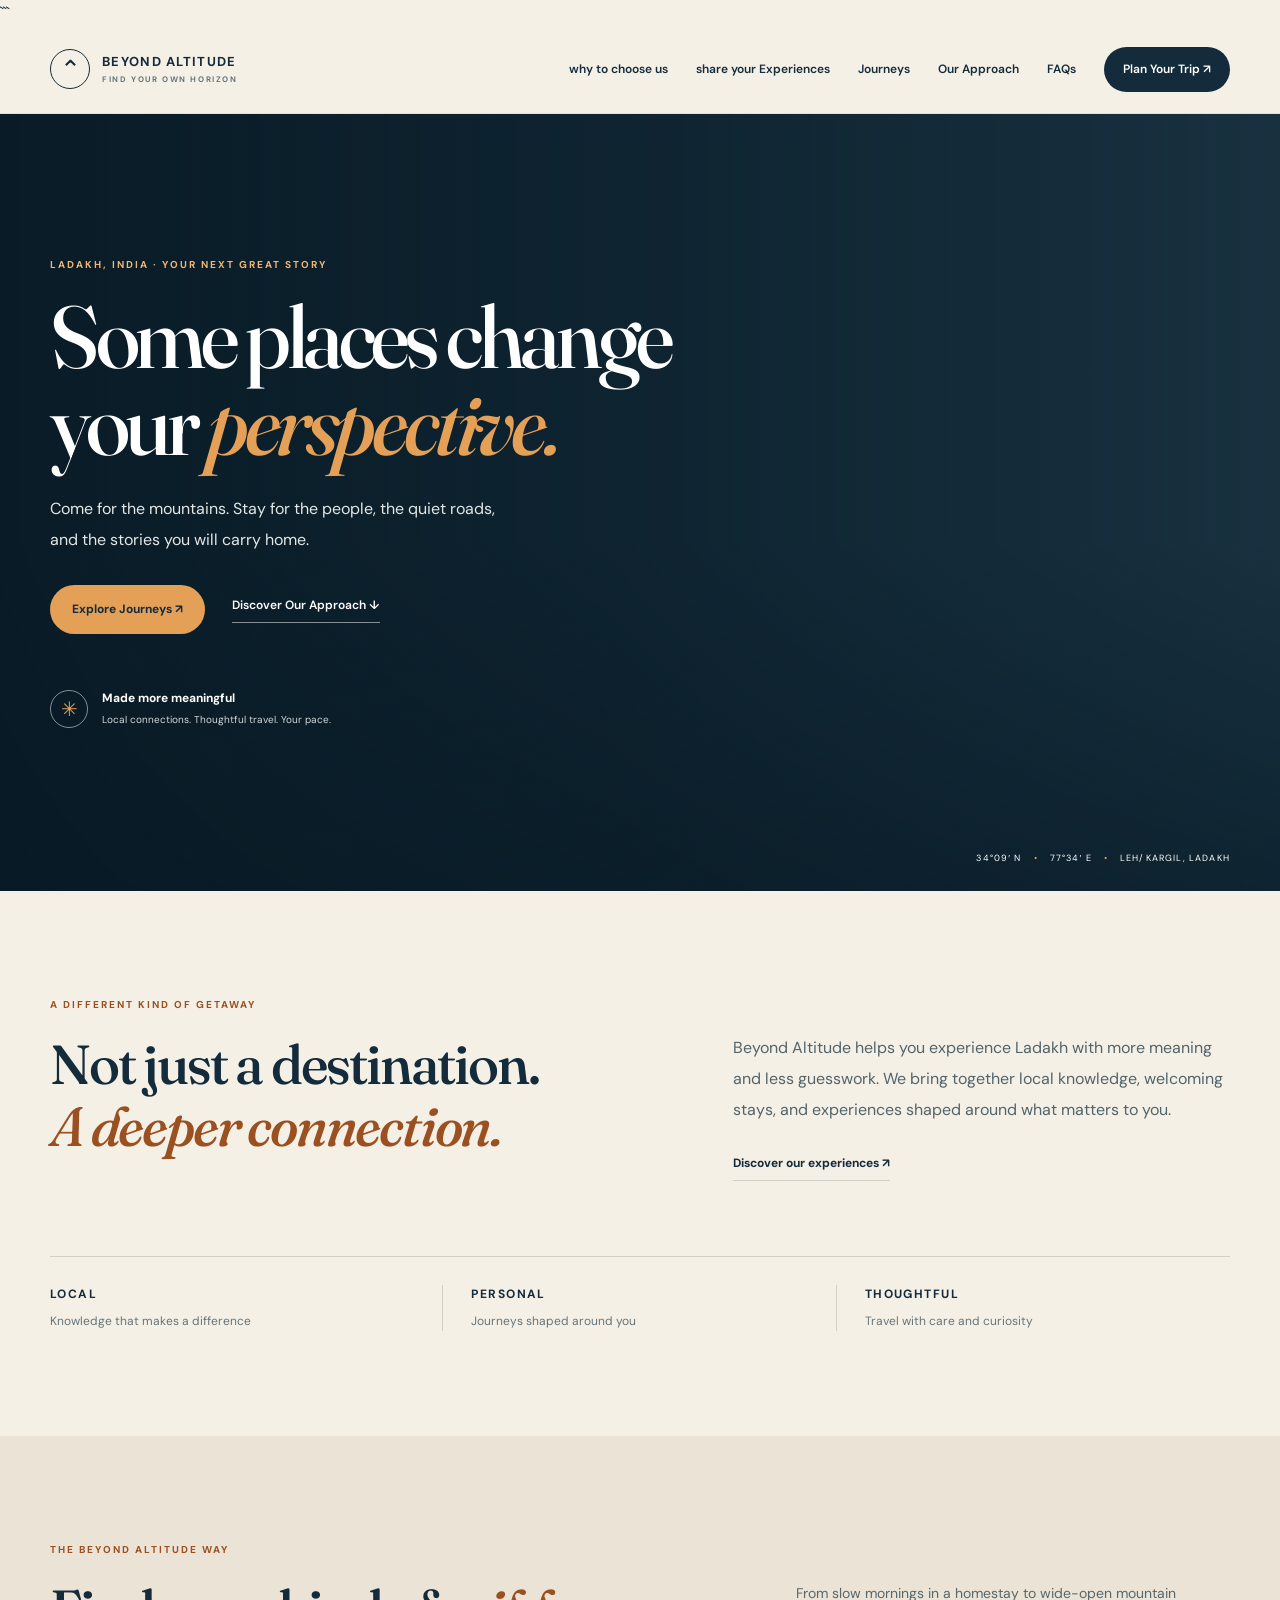
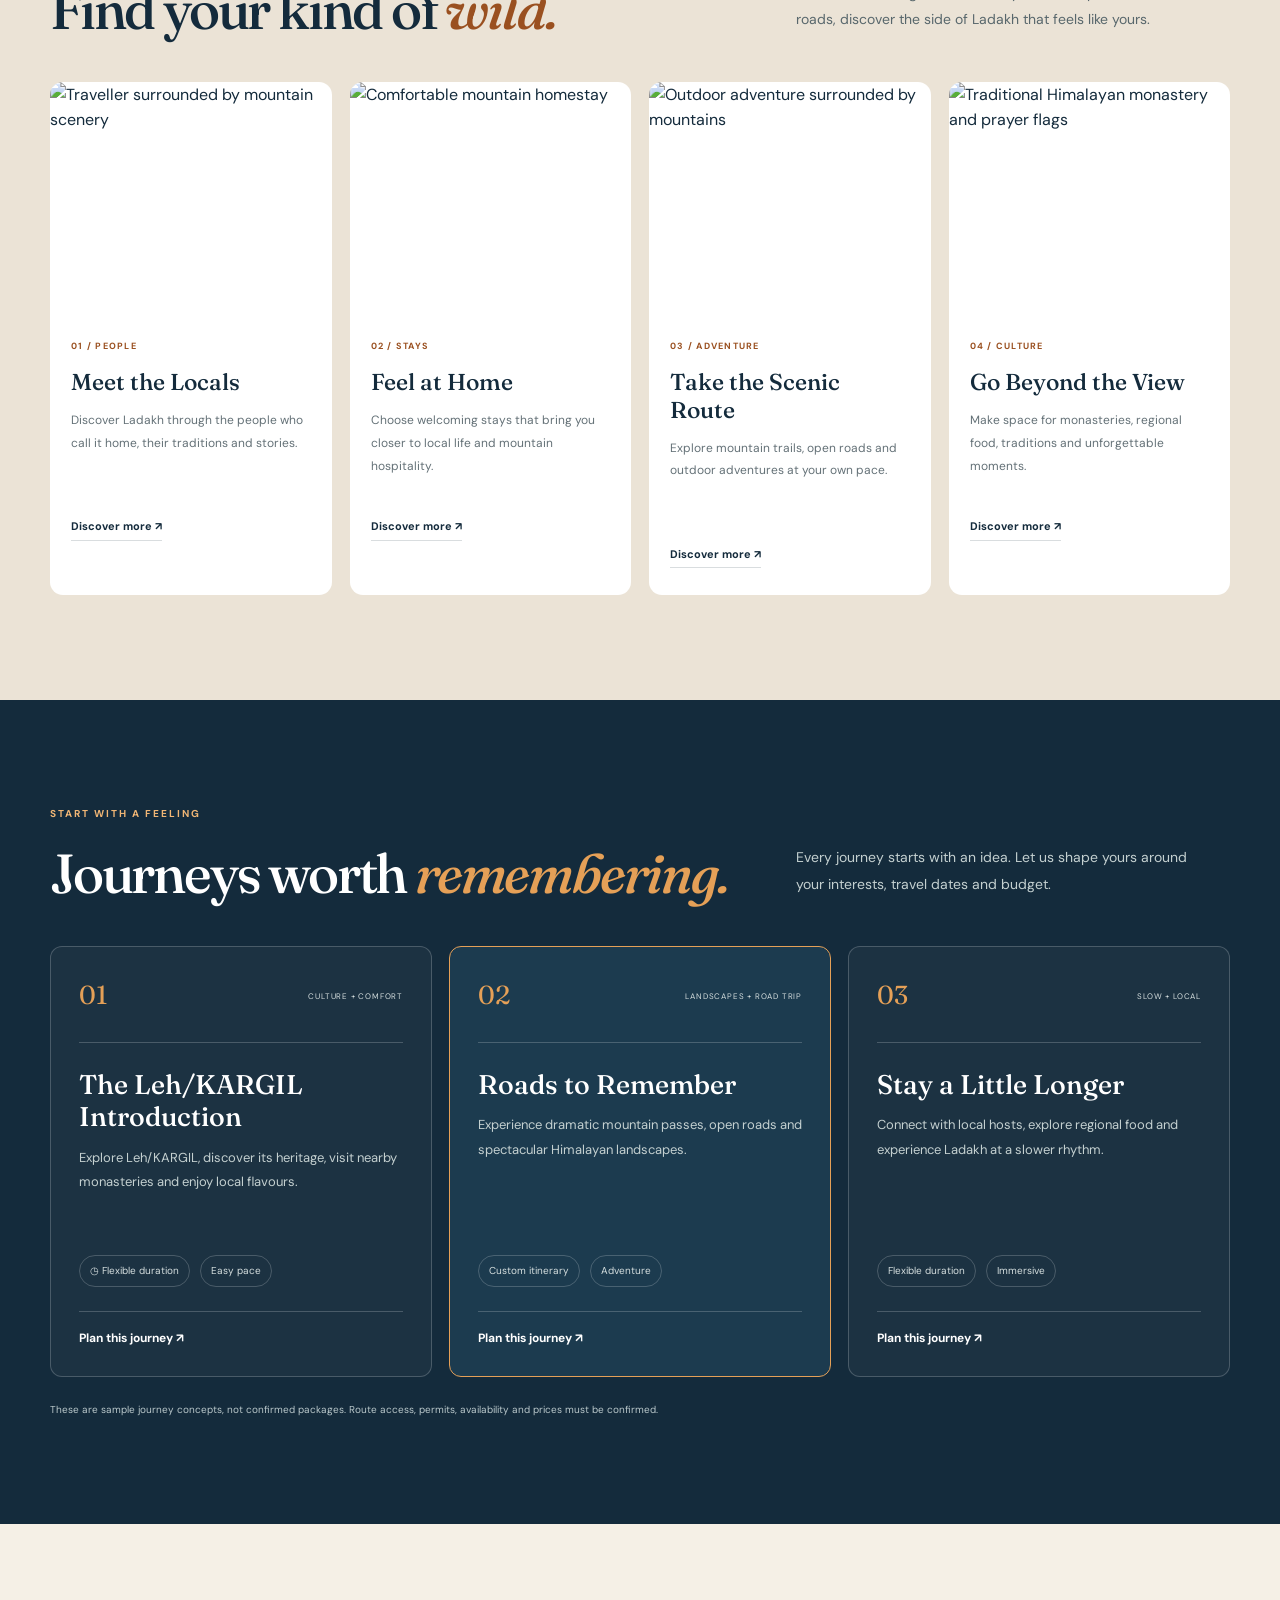
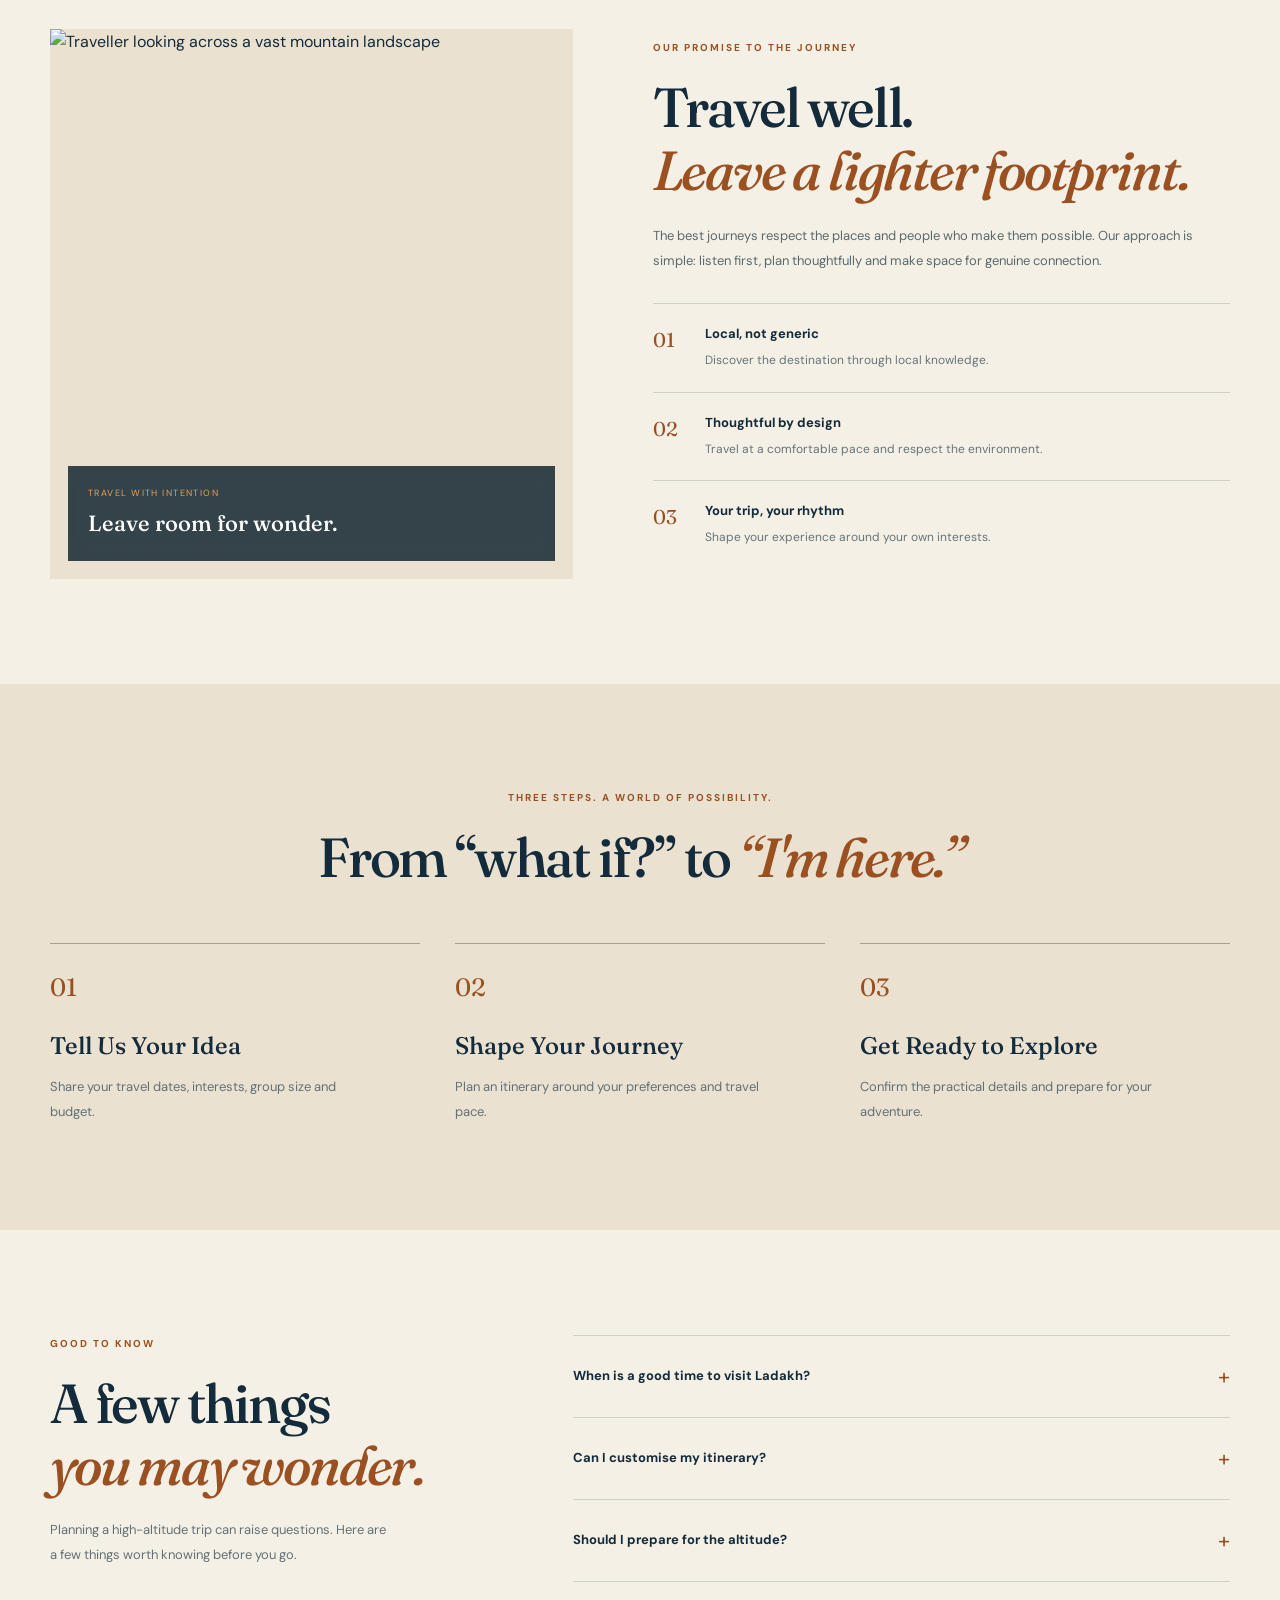
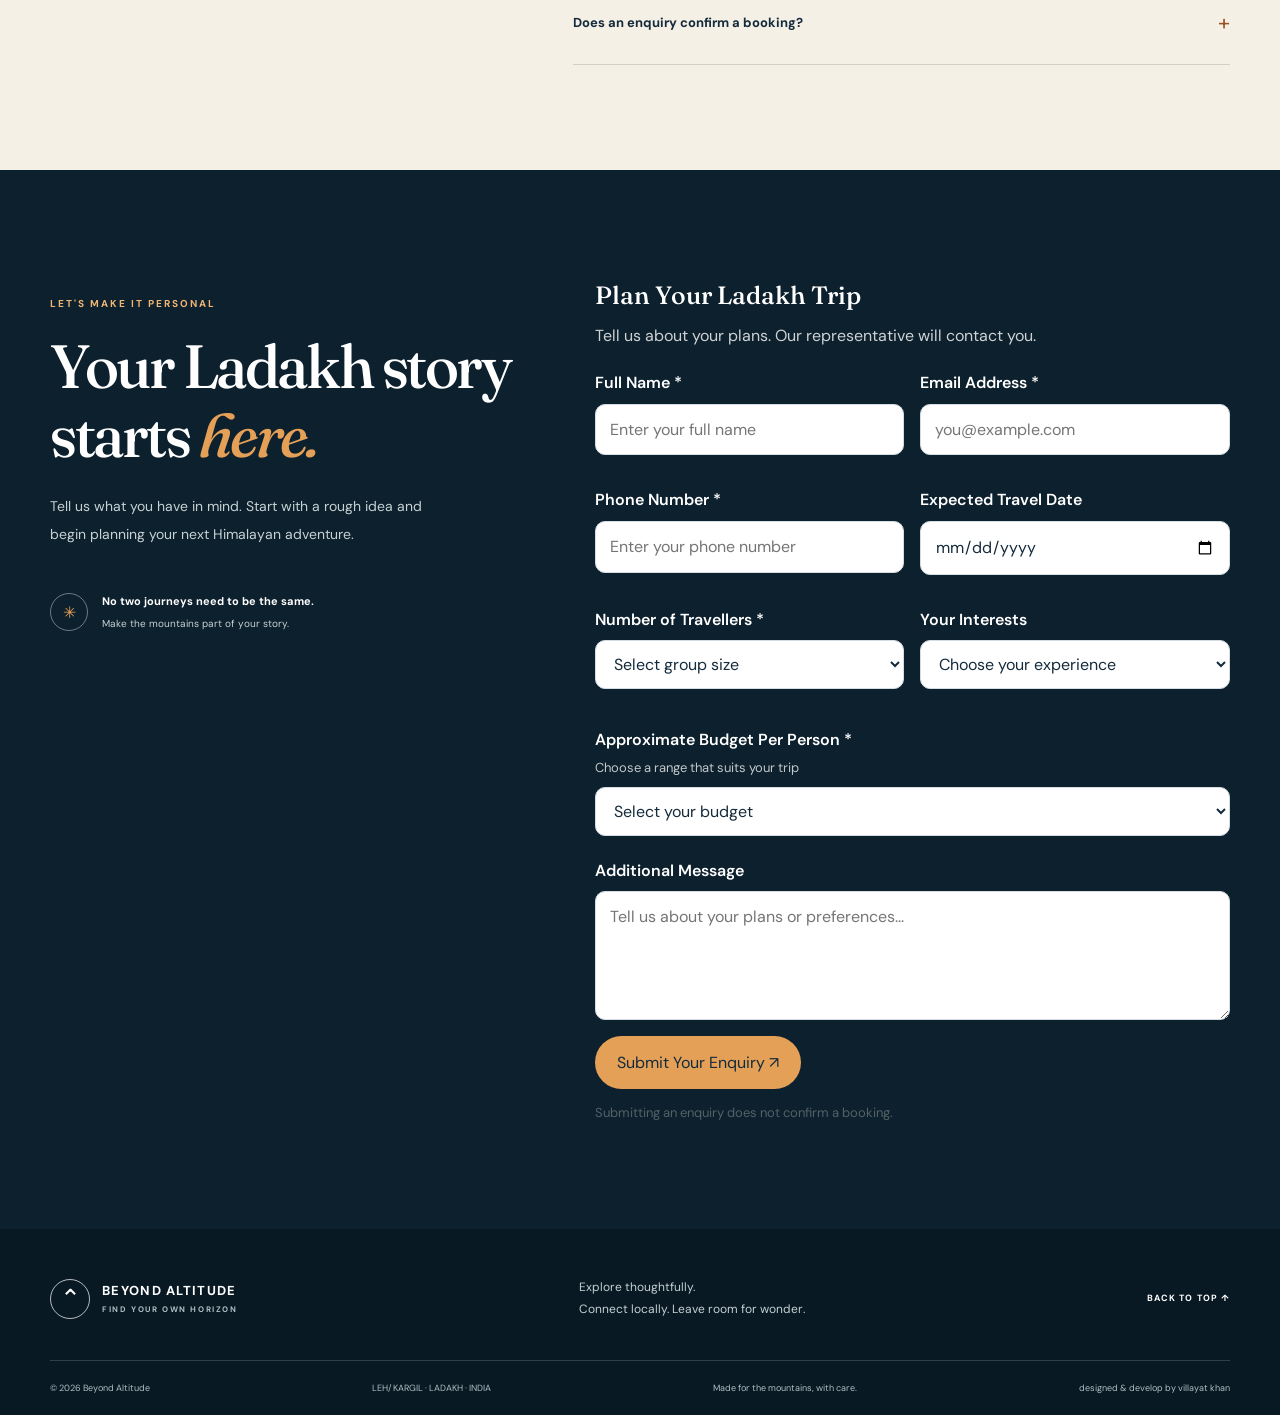
==== commit eb12b18a: "Update index.html" ====
--- a/index.html
+++ b/index.html
@@ -162,10 +162,7 @@
 
 
     <script>
-  const supabaseClient = window.supabase.createClient(
-    "https://gtiqyltzlcqzcpqnpsbb.supabase.co",
-    "sb_publishable_fwzYRS8chR8nN3A2C7h08g_XS5zmDw3"
-  );
+ 
 
   const enquiryForm = document.getElementById("enquiryForm");
 
@@ -699,81 +696,191 @@
                 </div>
 
                 
-<div class="budget-section">
-    <label for="Budget" class="budget-title">
-        Approximate budget per person
-        <span class="budget-hint">Choose a range that suits your trip</span>
-    </label>
-
-    <select name="Budget" id="Budget" required>
-        <option value="" disabled selected>Select your budget</option>
-        <option value="Below ₹5,000">Below ₹5,000</option>
-        <option value="₹5,000–₹10,000">₹5,000–₹10,000</option>
-        <option value="₹10,000–₹20,000">₹10,000–₹20,000</option>
-        <option value="₹20,000–₹30,000">₹20,000–₹30,000</option>
-        <option value="₹30,000–₹40,000">₹30,000–₹40,000</option>
-        <option value="₹40,000–₹50,000">₹40,000–₹50,000</option>
-        <option value="₹50,000–₹1,00,000">₹50,000–₹1,00,000</option>
-        <option value="Above ₹1,00,000">Above ₹1,00,000</option>
-        <option value="Custom">Enter my own budget</option>
-    </select>
-
-    <div id="customBudgetWrap" hidden>
-        <label for="CustomBudget">
-            Your custom budget (₹)
-        </label>
-        <input
-            type="number"
-            name="CustomBudget"
-            id="CustomBudget"
-            min="1"
-            step="1"
-            placeholder="e.g. 75000"
-        >
-        <small>Enter your total estimated budget per person.</small>
-    </div>
+
+<div class="contact-form-wrap">
+    <form id="enquiryForm" class="enquiry-form">
+
+        <h3>Plan Your Ladakh Trip</h3>
+        <p class="form-intro">
+            Tell us about your plans. Our representative will contact you.
+        </p>
+
+        <div class="form-row">
+            <div class="form-field">
+                <label for="travellerName">Full Name *</label>
+                <input type="text" id="travellerName" name="name"
+                       placeholder="Enter your full name" required>
+            </div>
+
+            <div class="form-field">
+                <label for="travellerEmail">Email Address *</label>
+                <input type="email" id="travellerEmail" name="email"
+                       placeholder="you@example.com" required>
+            </div>
+        </div>
+
+        <div class="form-row">
+            <div class="form-field">
+                <label for="travellerPhone">Phone Number *</label>
+                <input type="tel" id="travellerPhone" name="phone"
+                       placeholder="Enter your phone number"
+                       pattern="[+0-9() \-]{7,20}" required>
+            </div>
+
+            <div class="form-field">
+                <label for="travelDate">Expected Travel Date</label>
+                <input type="date" id="travelDate" name="travel_date">
+            </div>
+        </div>
+
+        <div class="form-row">
+            <div class="form-field">
+                <label for="groupSize">Number of Travellers *</label>
+                <select id="groupSize" name="group_size" required>
+                    <option value="" disabled selected>Select group size</option>
+                    <option value="1">Solo traveller</option>
+                    <option value="2">2 people</option>
+                    <option value="3-4">3–4 people</option>
+                    <option value="5-7">5–7 people</option>
+                    <option value="8+">8 or more people</option>
+                </select>
+            </div>
+
+            <div class="form-field">
+                <label for="interests">Your Interests</label>
+                <select id="interests" name="interests">
+                    <option value="">Choose your experience</option>
+                    <option value="Culture and monasteries">Culture and monasteries</option>
+                    <option value="Mountain adventures">Mountain adventures</option>
+                    <option value="Road trips and landscapes">Road trips and landscapes</option>
+                    <option value="Local food and homestays">Local food and homestays</option>
+                    <option value="Photography and nature">Photography and nature</option>
+                    <option value="A mix of everything">A mix of everything</option>
+                </select>
+            </div>
+        </div>
+
+        <div class="budget-section">
+            <label for="Budget" class="budget-title">
+                Approximate Budget Per Person *
+                <span class="budget-hint">Choose a range that suits your trip</span>
+            </label>
+
+            <select name="budget" id="Budget" required>
+                <option value="" disabled selected>Select your budget</option>
+                <option value="Below ₹5,000">Below ₹5,000</option>
+                <option value="₹5,000–₹10,000">₹5,000–₹10,000</option>
+                <option value="₹10,000–₹20,000">₹10,000–₹20,000</option>
+                <option value="₹20,000–₹30,000">₹20,000–₹30,000</option>
+                <option value="₹30,000–₹40,000">₹30,000–₹40,000</option>
+                <option value="₹40,000–₹50,000">₹40,000–₹50,000</option>
+                <option value="₹50,000–₹1,00,000">₹50,000–₹1,00,000</option>
+                <option value="Above ₹1,00,000">Above ₹1,00,000</option>
+                <option value="Custom">Enter my own budget</option>
+            </select>
+
+            <div id="customBudgetWrap" hidden>
+                <label for="CustomBudget">Your Custom Budget (₹) *</label>
+                <input type="number" name="CustomBudget" id="CustomBudget"
+                       min="1" step="1" placeholder="e.g. 75000">
+                <small>Enter your estimated budget per person.</small>
+            </div>
+        </div>
+
+        <div class="form-field">
+            <label for="travellerMessage">Additional Message</label>
+            <textarea id="travellerMessage" name="message" rows="4"
+                      placeholder="Tell us about your plans or preferences..."></textarea>
+        </div>
+
+        <button type="submit" class="button button-gold" id="submitEnquiry">
+            Submit Your Enquiry ↗
+        </button>
+
+        <p class="form-note">
+            Submitting an enquiry does not confirm a booking.
+        </p>
+
+    </form>
 </div>
 
 <style>
-.budget-section {
+.contact-form-wrap {
+    width: 100%;
+    min-width: 0;
+}
+
+.enquiry-form {
+    width: 100%;
+    box-sizing: border-box;
+}
+
+.enquiry-form h3 {
+    margin: 0 0 8px;
+    font-size: 25px;
+}
+
+.enquiry-form .form-intro {
+    margin: 0 0 22px;
+    opacity: .8;
+}
+
+.enquiry-form .form-row {
+    display: grid;
+    grid-template-columns: repeat(2, minmax(0, 1fr));
+    gap: 16px;
+    margin-bottom: 16px;
+}
+
+.enquiry-form .form-field {
+    min-width: 0;
+    margin-bottom: 16px;
+}
+
+.enquiry-form label,
+.enquiry-form .budget-title {
+    display: block;
+    margin-bottom: 8px;
+    font-weight: 600;
+}
+
+.enquiry-form input,
+.enquiry-form select,
+.enquiry-form textarea {
+    display: block;
+    width: 100%;
+    min-height: 48px;
+    box-sizing: border-box;
+    padding: 12px 14px;
+    border: 1px solid #d5dde2;
+    border-radius: 10px;
+    background: #fff;
+    color: #142b3c;
+    font: inherit;
+}
+
+.enquiry-form textarea {
+    min-height: 110px;
+    resize: vertical;
+}
+
+.enquiry-form input:focus,
+.enquiry-form select:focus,
+.enquiry-form textarea:focus {
+    outline: 2px solid #247b83;
+    outline-offset: 2px;
+}
+
+.enquiry-form .budget-section {
     margin: 22px 0;
 }
 
-.budget-title {
-    display: block;
-    margin-bottom: 10px;
-    font-weight: 600;
-}
-
-.budget-hint {
+.enquiry-form .budget-hint {
     display: block;
     margin-top: 5px;
     font-size: 13px;
     font-weight: 400;
-    opacity: 0.7;
-}
-
-.budget-section select,
-.budget-section input {
-    display: block;
-    box-sizing: border-box;
-    width: 100%;
-    min-height: 48px;
-    margin-top: 8px;
-    padding: 12px 14px;
-    border: 1px solid #d5dde2;
-    border-radius: 10px;
-    background: #fff;
-    color: #243746;
-    font: inherit;
-    transition: border-color .2s, box-shadow .2s;
-}
-
-.budget-section select:focus,
-.budget-section input:focus {
-    outline: none;
-    border-color: #247b83;
-    box-shadow: 0 0 0 3px rgba(36,123,131,.12);
+    opacity: .75;
 }
 
 #customBudgetWrap {
@@ -782,58 +889,44 @@
     border: 1px solid #dce8e8;
     border-radius: 12px;
     background: #f5f9f8;
-    animation: budgetAppear .2s ease-out;
 }
 
 #customBudgetWrap[hidden] {
     display: none;
-}
-
-#customBudgetWrap label {
-    font-weight: 600;
 }
 
 #customBudgetWrap small {
     display: block;
     margin-top: 8px;
     color: #607278;
-    font-size: 12px;
-}
-
-@keyframes budgetAppear {
-    from { opacity: 0; transform: translateY(-5px); }
-    to { opacity: 1; transform: translateY(0); }
+}
+
+.enquiry-form button[type="submit"] {
+    cursor: pointer;
+    border: 0;
+    font: inherit;
+}
+
+.enquiry-form button[type="submit"]:disabled {
+    opacity: .65;
+    cursor: wait;
+}
+
+.enquiry-form .form-note {
+    margin-top: 14px;
+    font-size: 13px;
+    line-height: 1.6;
+    opacity: .75;
+}
+
+@media (max-width: 600px) {
+    .enquiry-form .form-row {
+        grid-template-columns: 1fr;
+        gap: 0;
+    }
 }
 </style>
 
-<script>
-(function () {
-    const budget = document.getElementById("Budget");
-    const wrap = document.getElementById("customBudgetWrap");
-    const amount = document.getElementById("CustomBudget");
-
-    if (!budget || !wrap || !amount) return;
-
-    function updateBudget() {
-        const custom = budget.value === "Custom";
-        wrap.hidden = !custom;
-        amount.required = custom;
-
-        if (!custom) amount.value = "";
-    }
-
-    budget.addEventListener("change", updateBudget);
-    updateBudget();
-})();
-</script>
-
-                    <p class="form-note">
-                        This basic form opens your default email application.
-                        Replace the example email address with your real
-                        business email before publishing.
-                    </p>
-                </form>
-            </div>
         </section>
 
     </main>
@@ -864,6 +957,108 @@
             <span> designed & develop  by villayat khan</span>
         </div>
     </footer>
-
+<script src="https://cdn.jsdelivr.net/npm/@supabase/supabase-js@2"></script>
+<script>
+    
+document.addEventListener("DOMContentLoaded", function () {
+    const form = document.getElementById("enquiryForm");
+    const budget = document.getElementById("Budget");
+    const customWrap = document.getElementById("customBudgetWrap");
+    const customAmount = document.getElementById("CustomBudget");
+    const submitButton = document.getElementById("submitEnquiry");
+
+    if (!form || !budget || !customWrap || !customAmount || !submitButton) {
+        console.error("Plan Your Trip form could not be found.");
+        return;
+    }
+
+    function updateCustomBudget() {
+        const isCustom = budget.value === "Custom";
+
+        customWrap.hidden = !isCustom;
+        customAmount.required = isCustom;
+
+        if (!isCustom) {
+            customAmount.value = "";
+        }
+    }
+
+    budget.addEventListener("change", updateCustomBudget);
+    updateCustomBudget();
+
+    form.addEventListener("submit", async function (event) {
+        event.preventDefault();
+
+        if (!form.reportValidity()) return;
+
+        const originalText = submitButton.textContent;
+
+        submitButton.disabled = true;
+        submitButton.textContent = "Submitting...";
+
+        try {
+            if (!window.supabase) {
+                throw new Error("The submission service could not be loaded. Please try again.");
+            }
+
+            const data = new FormData(form);
+            let budgetValue = data.get("budget");
+
+            if (budgetValue === "Custom") {
+                const amount = Number(data.get("CustomBudget"));
+
+                if (!Number.isFinite(amount) || amount <= 0) {
+                    throw new Error("Please enter a valid custom budget.");
+                }
+
+                budgetValue = "Custom: ₹" + amount;
+            }
+
+            const supabaseClient = window.supabase.createClient(
+                "https://gtiqyltzlcqzcpqnpsbb.supabase.co",
+                "sb_publishable_fwzYRS8chR8nN3A2C7h08g_XS5zmDw3"
+            );
+
+            const enquiry = {
+                name: data.get("name").trim(),
+                email: data.get("email").trim(),
+                phone: data.get("phone").trim(),
+                travel_date: data.get("travel_date") || null,
+                group_size: data.get("group_size"),
+                interests: data.get("interests") || null,
+                budget: budgetValue,
+                message: data.get("message").trim() || null
+            };
+
+            const { error } = await supabaseClient
+                .from("enquiries")
+                .insert([enquiry]);
+
+            if (error) {
+                console.error("Supabase error:", error);
+                throw new Error(
+                    "Your enquiry could not be submitted. Please check your connection and try again."
+                );
+            }
+
+            // JavaScript alert: one OK button, no Cancel button.
+            alert("Thank you! Our representative will call you soon.");
+
+            // Refresh only after the visitor clicks OK.
+            window.location.reload();
+
+        } catch (error) {
+            console.error("Enquiry submission failed:", error);
+            alert(error.message || "Something went wrong. Please try again.");
+        } finally {
+            submitButton.disabled = false;
+            submitButton.textContent = originalText;
+        }
+    });
+});
+</script>
 </body>
 </html>
+
+</body>
+</html>
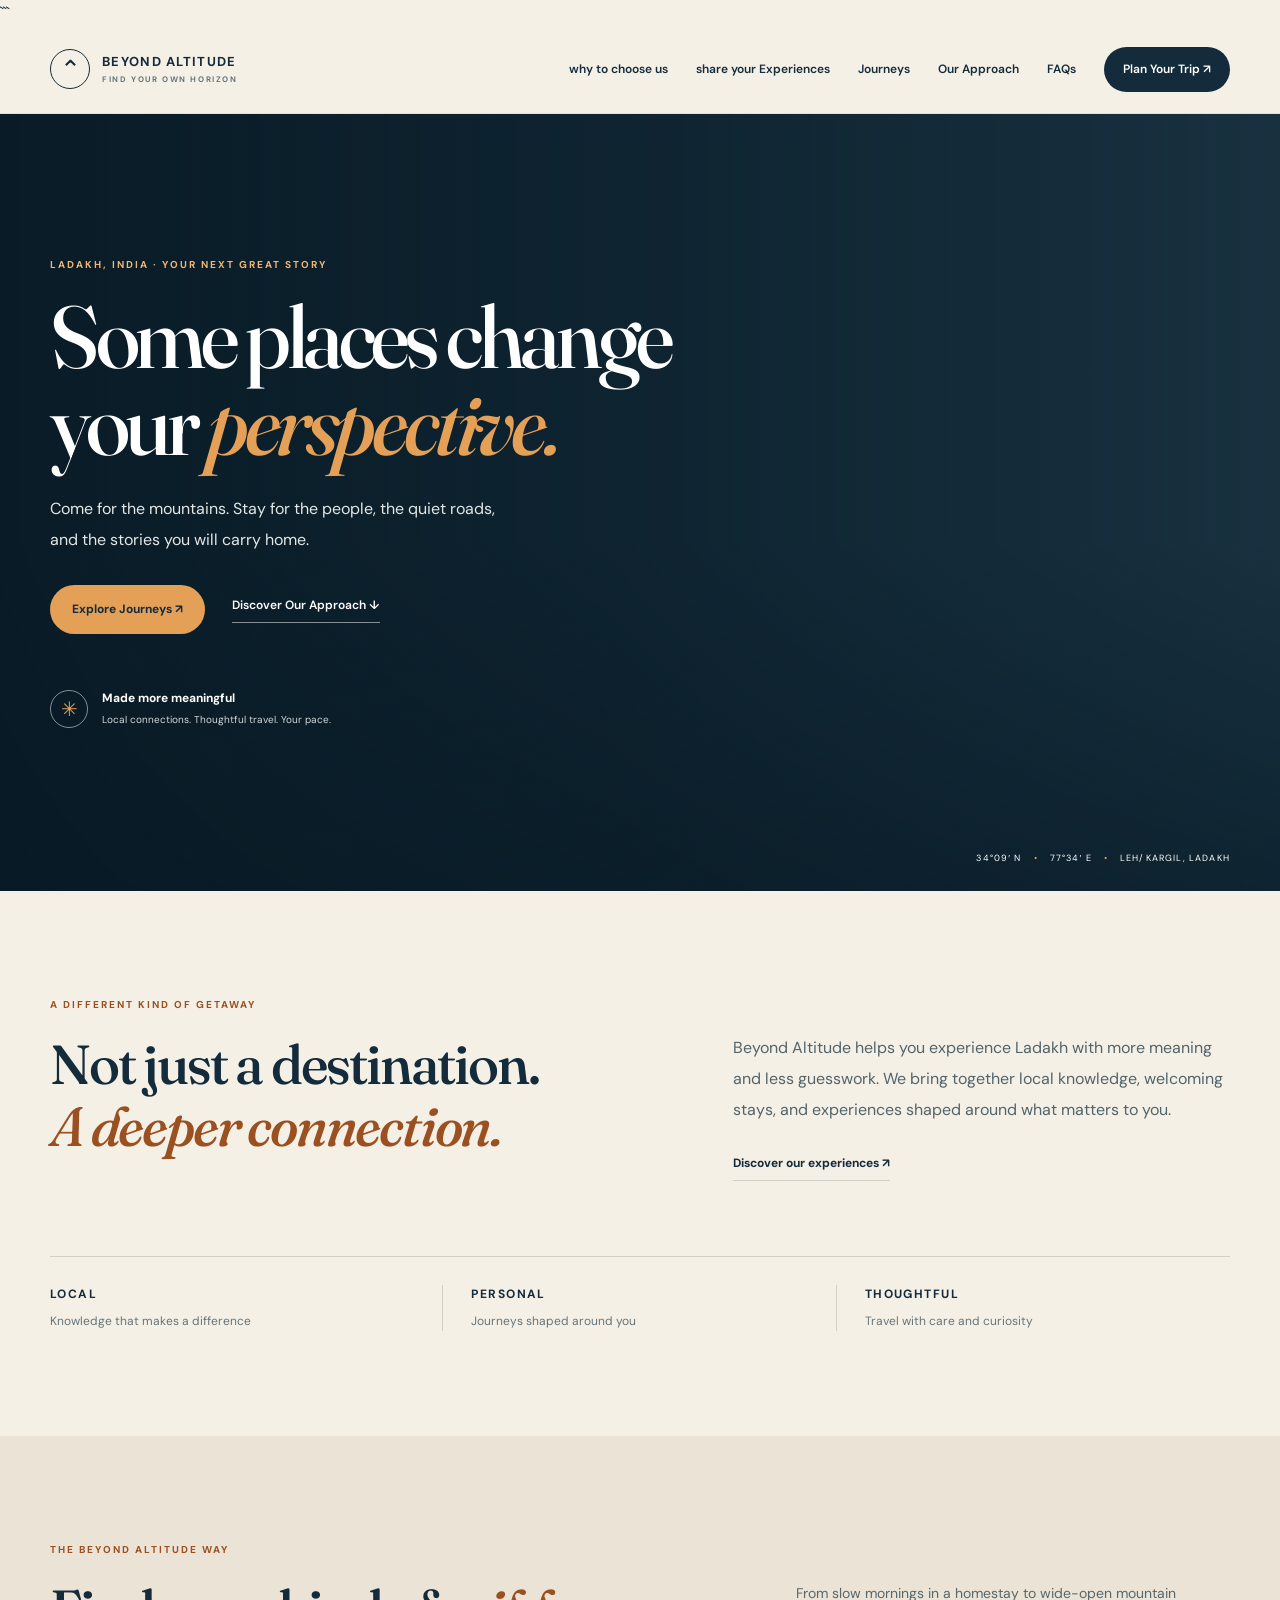
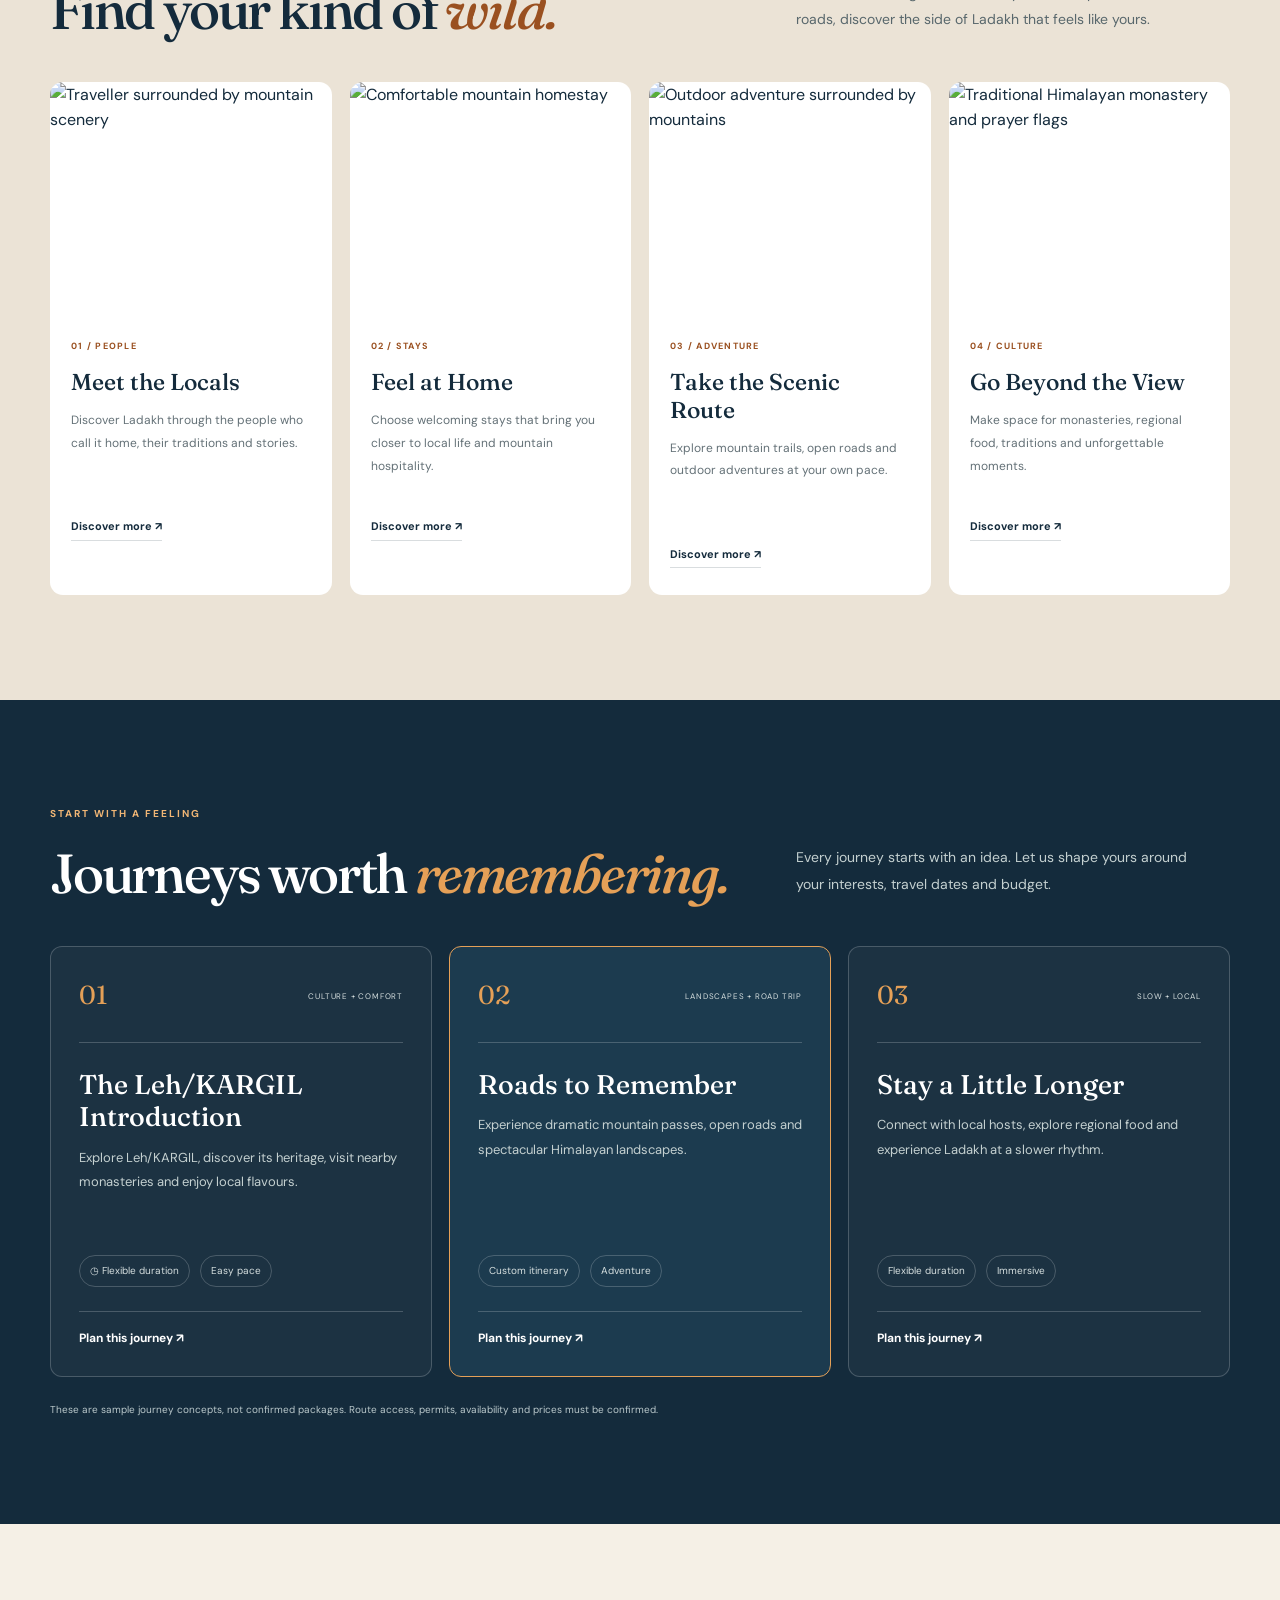
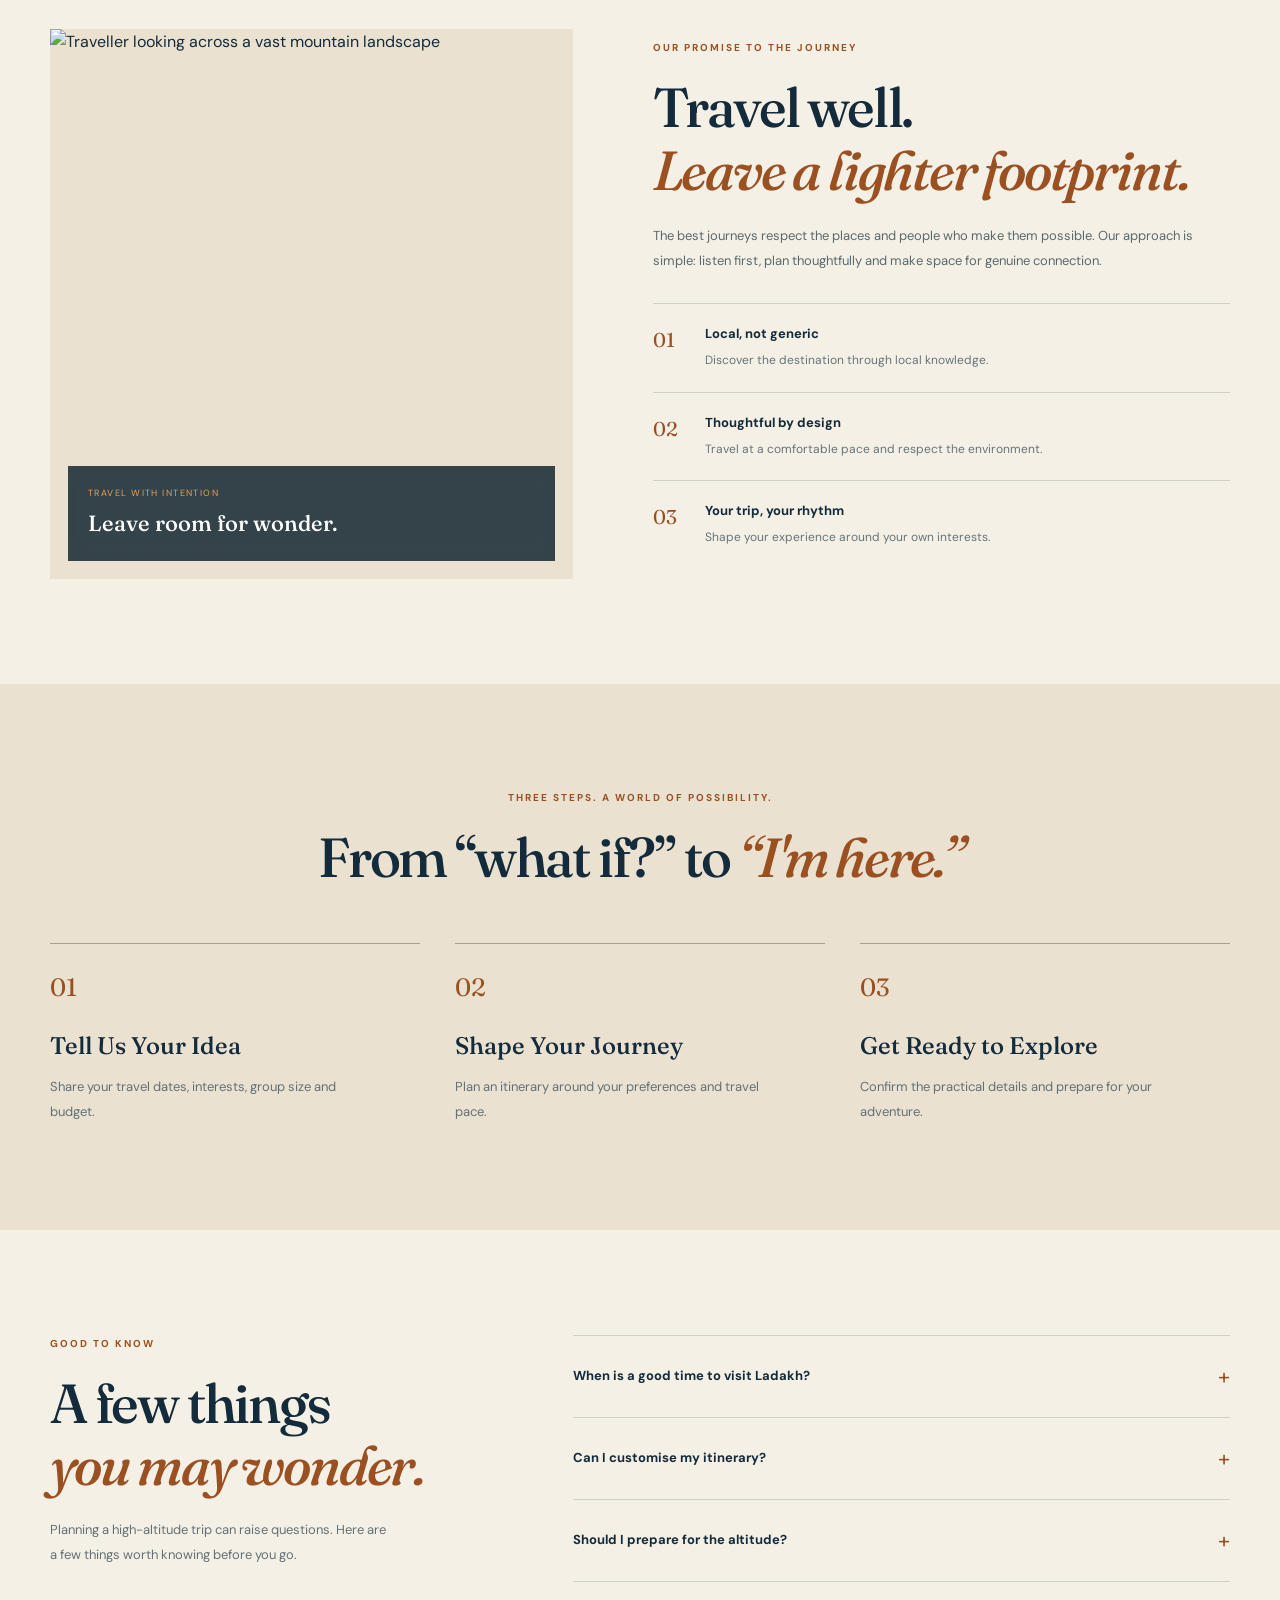
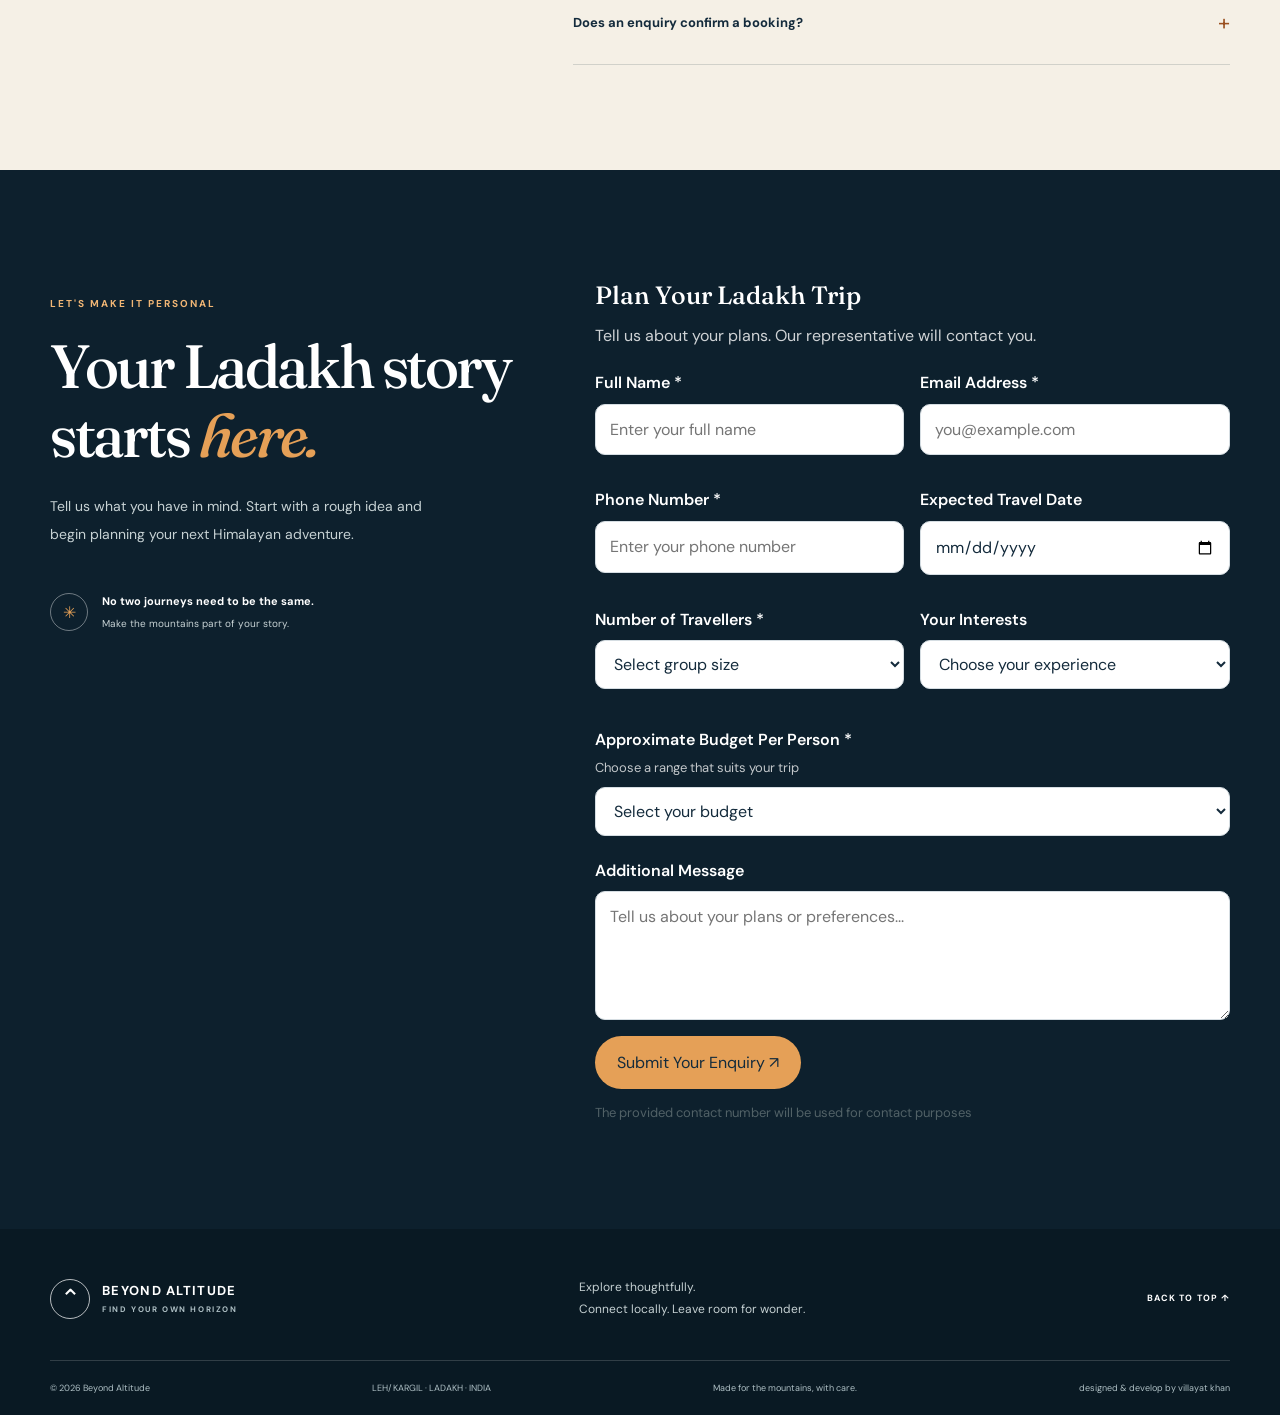
==== commit b6a54a7a: "Update index.html" ====
--- a/index.html
+++ b/index.html
@@ -739,10 +739,10 @@
                 <select id="groupSize" name="group_size" required>
                     <option value="" disabled selected>Select group size</option>
                     <option value="1">Solo traveller</option>
-                    <option value="2">2 people</option>
+                    <option value="2">couple</option>
                     <option value="3-4">3–4 people</option>
-                    <option value="5-7">5–7 people</option>
-                    <option value="8+">8 or more people</option>
+                    <option value="5-7">family</option>
+                    <option value="8+">8 or more people/friends</option>
                 </select>
             </div>
 
@@ -798,7 +798,7 @@
         </button>
 
         <p class="form-note">
-            Submitting an enquiry does not confirm a booking.
+            The provided contact number will be used for contact purposes
         </p>
 
     </form>
--- a/style.css
+++ b/style.css
@@ -1441,7 +1441,8 @@
     .footer-bottom {
         align-items: flex-start;
         flex-direction: column;
-        gap: 10px;
+        gap: 10px;
+        font-size: 20px;
     }
 }
 
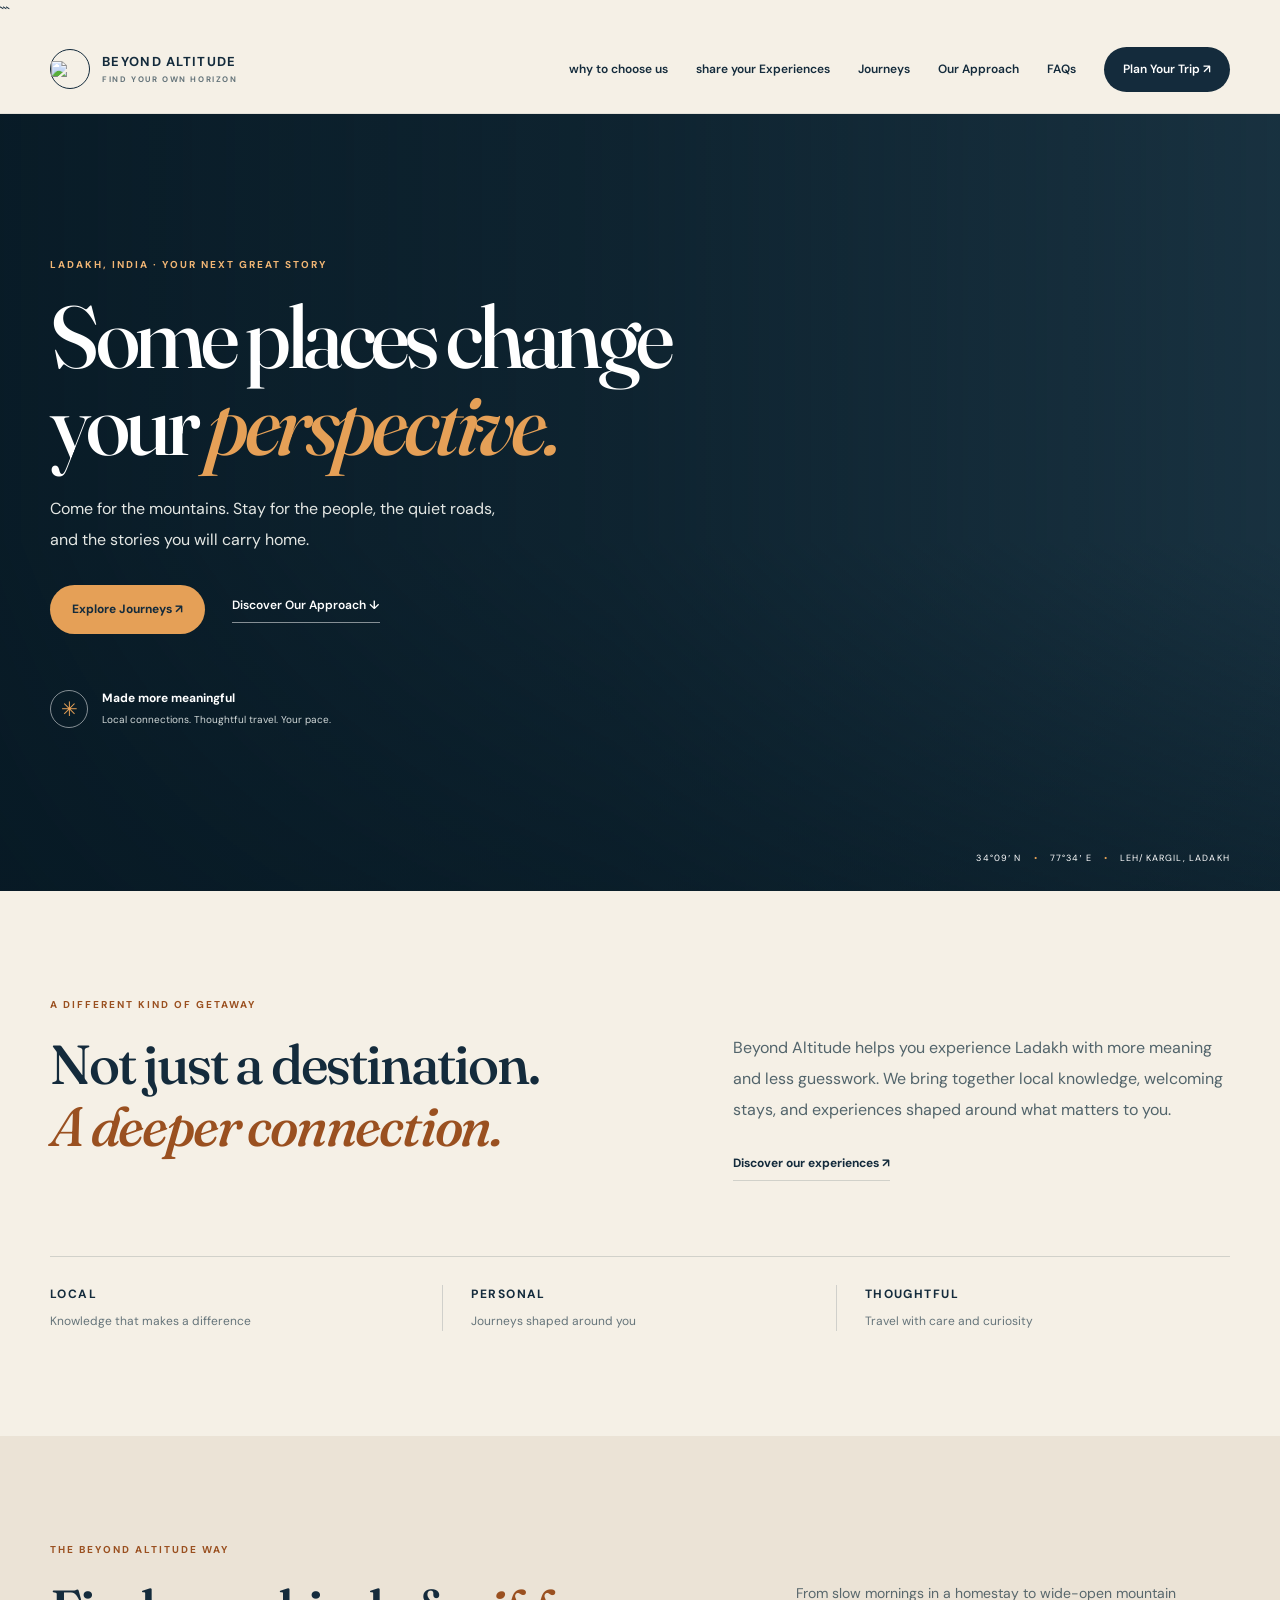
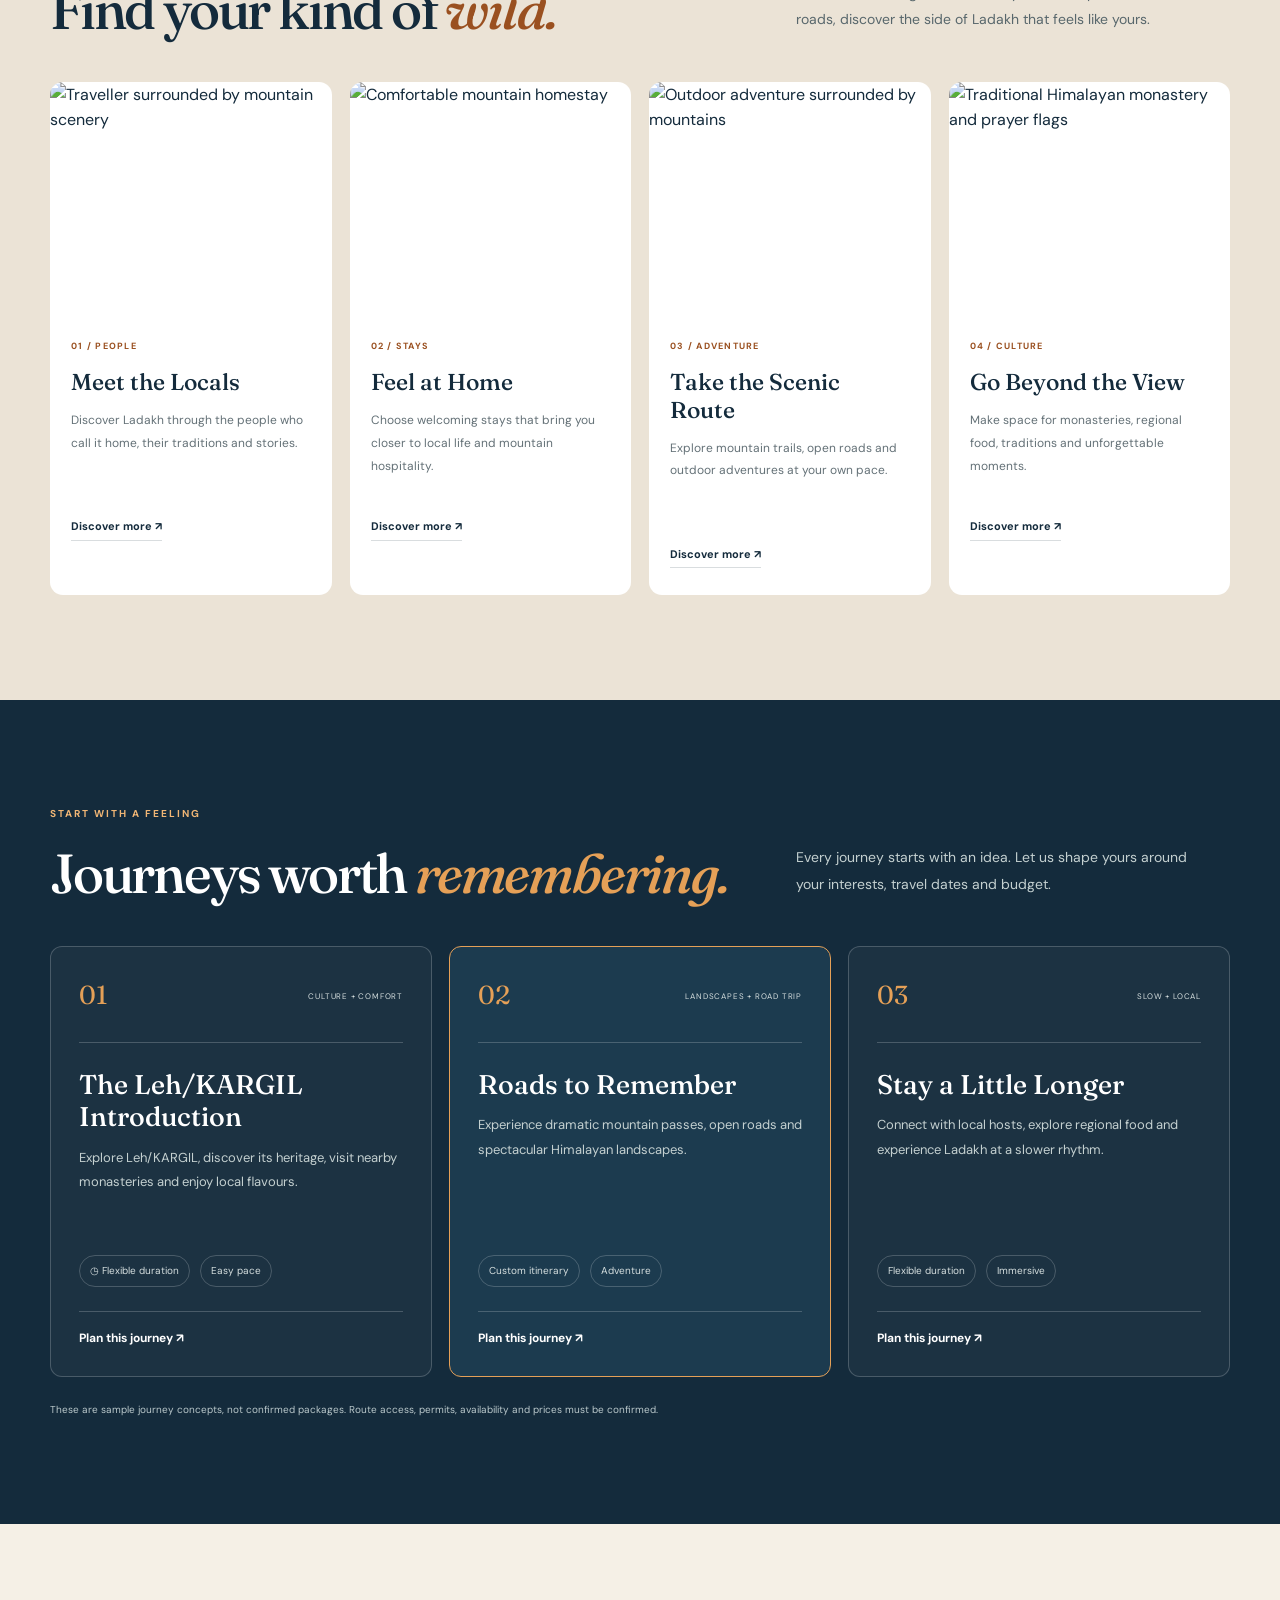
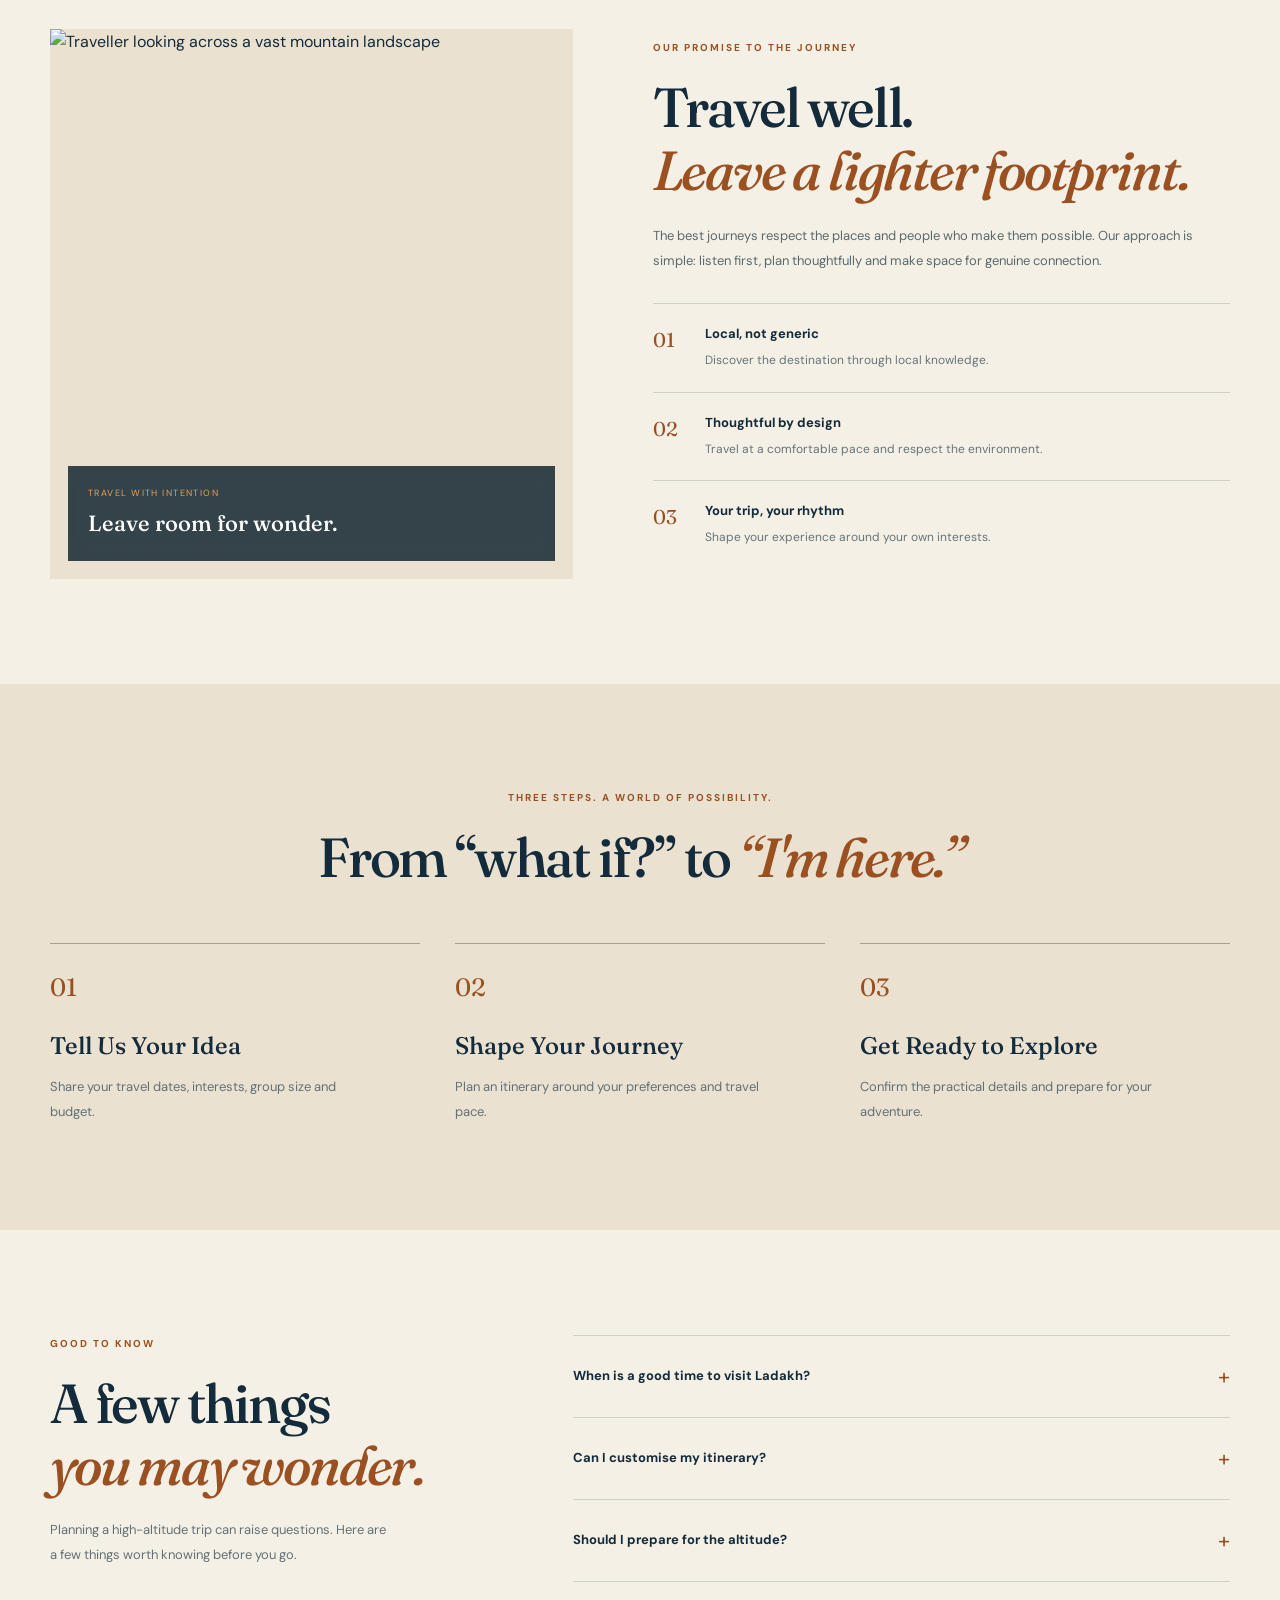
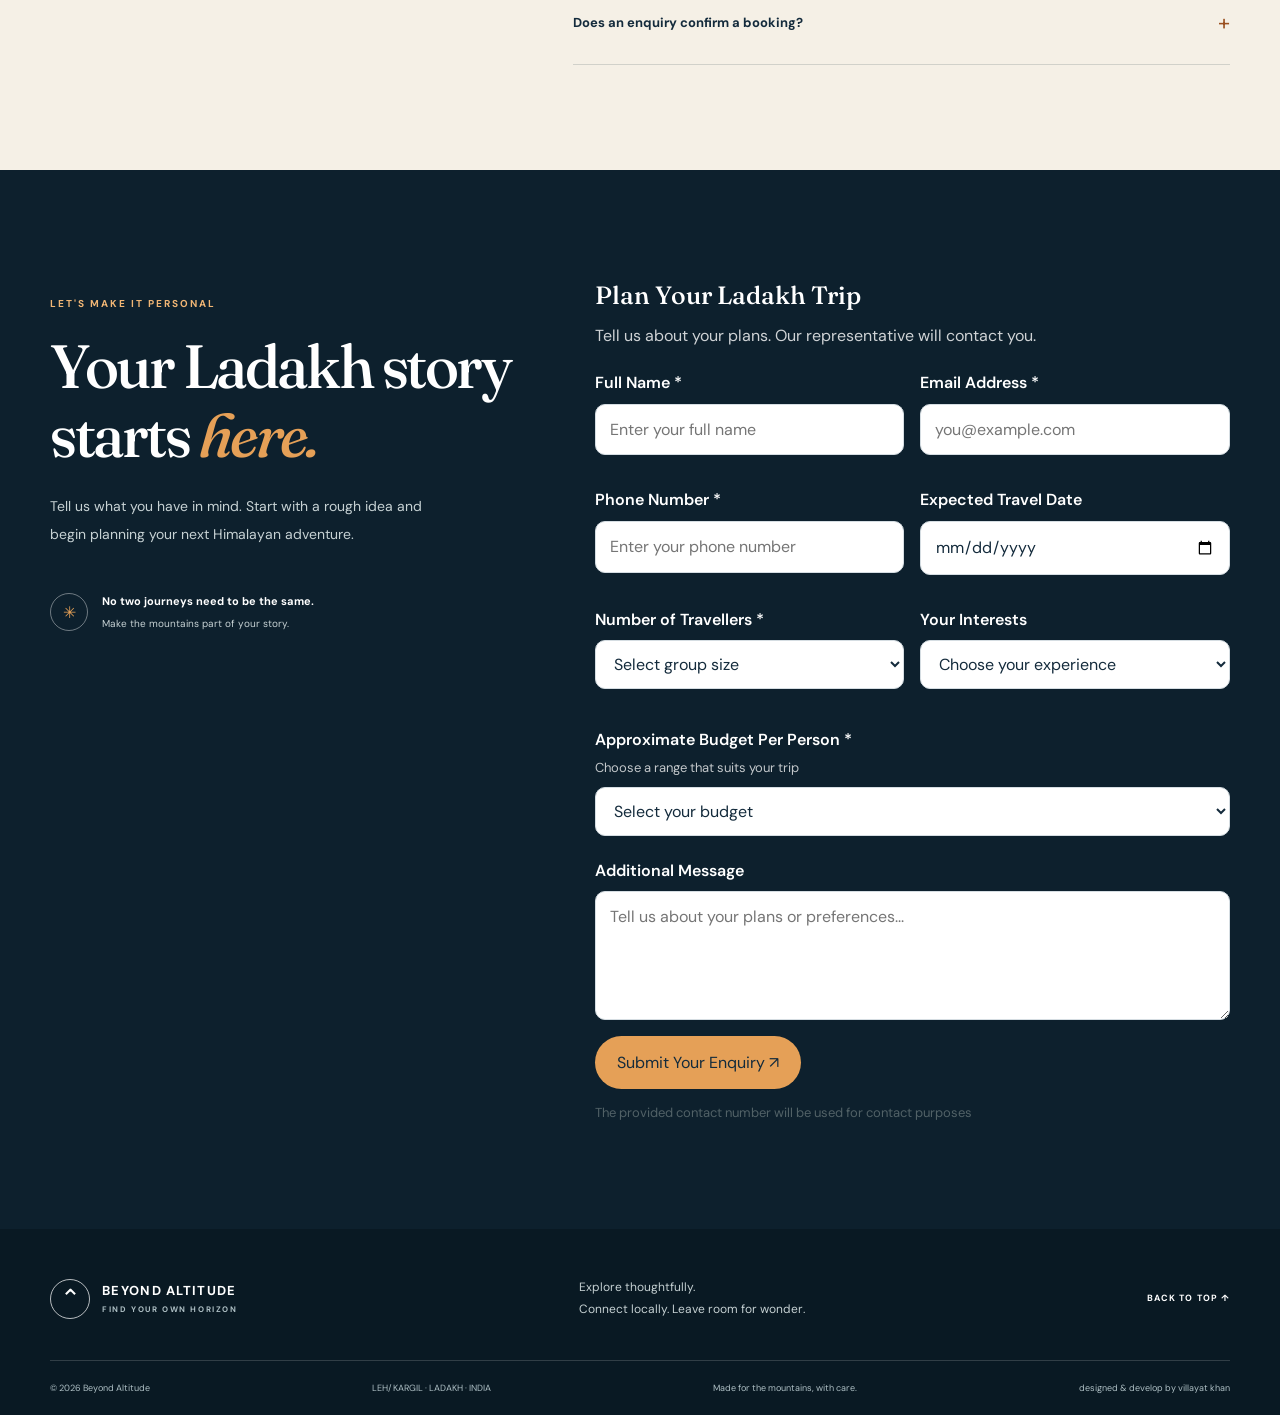
==== commit 039bab6a: "Update index.html" ====
--- a/index.html
+++ b/index.html
@@ -255,7 +255,7 @@
     <!-- Navigation -->
     <header class="header">
         <a href="#home" class="brand">
-            <span class="brand-icon">⌃</span>
+            <span class="brand-icon"><img src="beyondaltitude"></span>
             <span class="brand-text">
                 BEYOND ALTITUDE
                 <small>FIND YOUR OWN HORIZON</small>
@@ -743,6 +743,7 @@
                     <option value="3-4">3–4 people</option>
                     <option value="5-7">family</option>
                     <option value="8+">8 or more people/friends</option>
+                    <option value="9">Educational / Historical Tour (Students)</option>
                 </select>
             </div>
 
@@ -1045,7 +1046,7 @@
             alert("Thank you! Our representative will call you soon.");
 
             // Refresh only after the visitor clicks OK.
-            window.location.reload();
+            window.location.href='index.html';
 
         } catch (error) {
             console.error("Enquiry submission failed:", error);
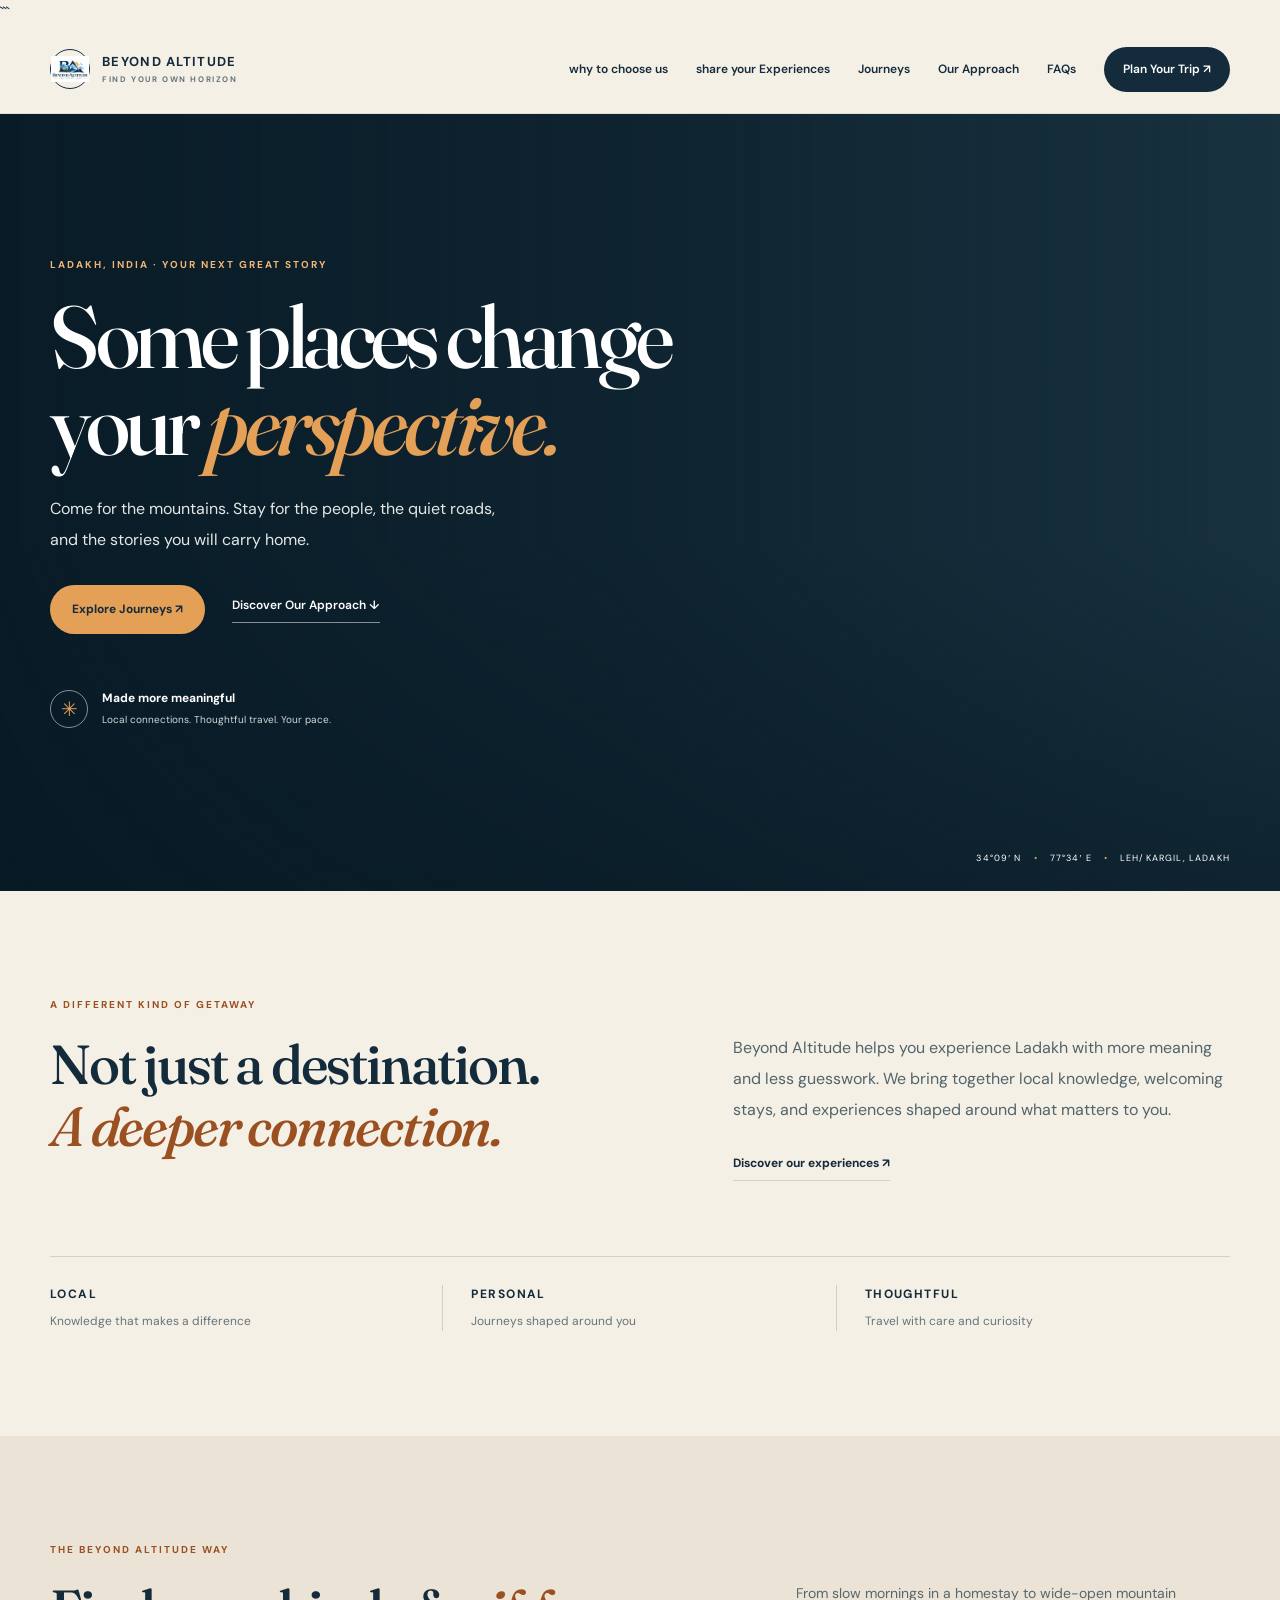
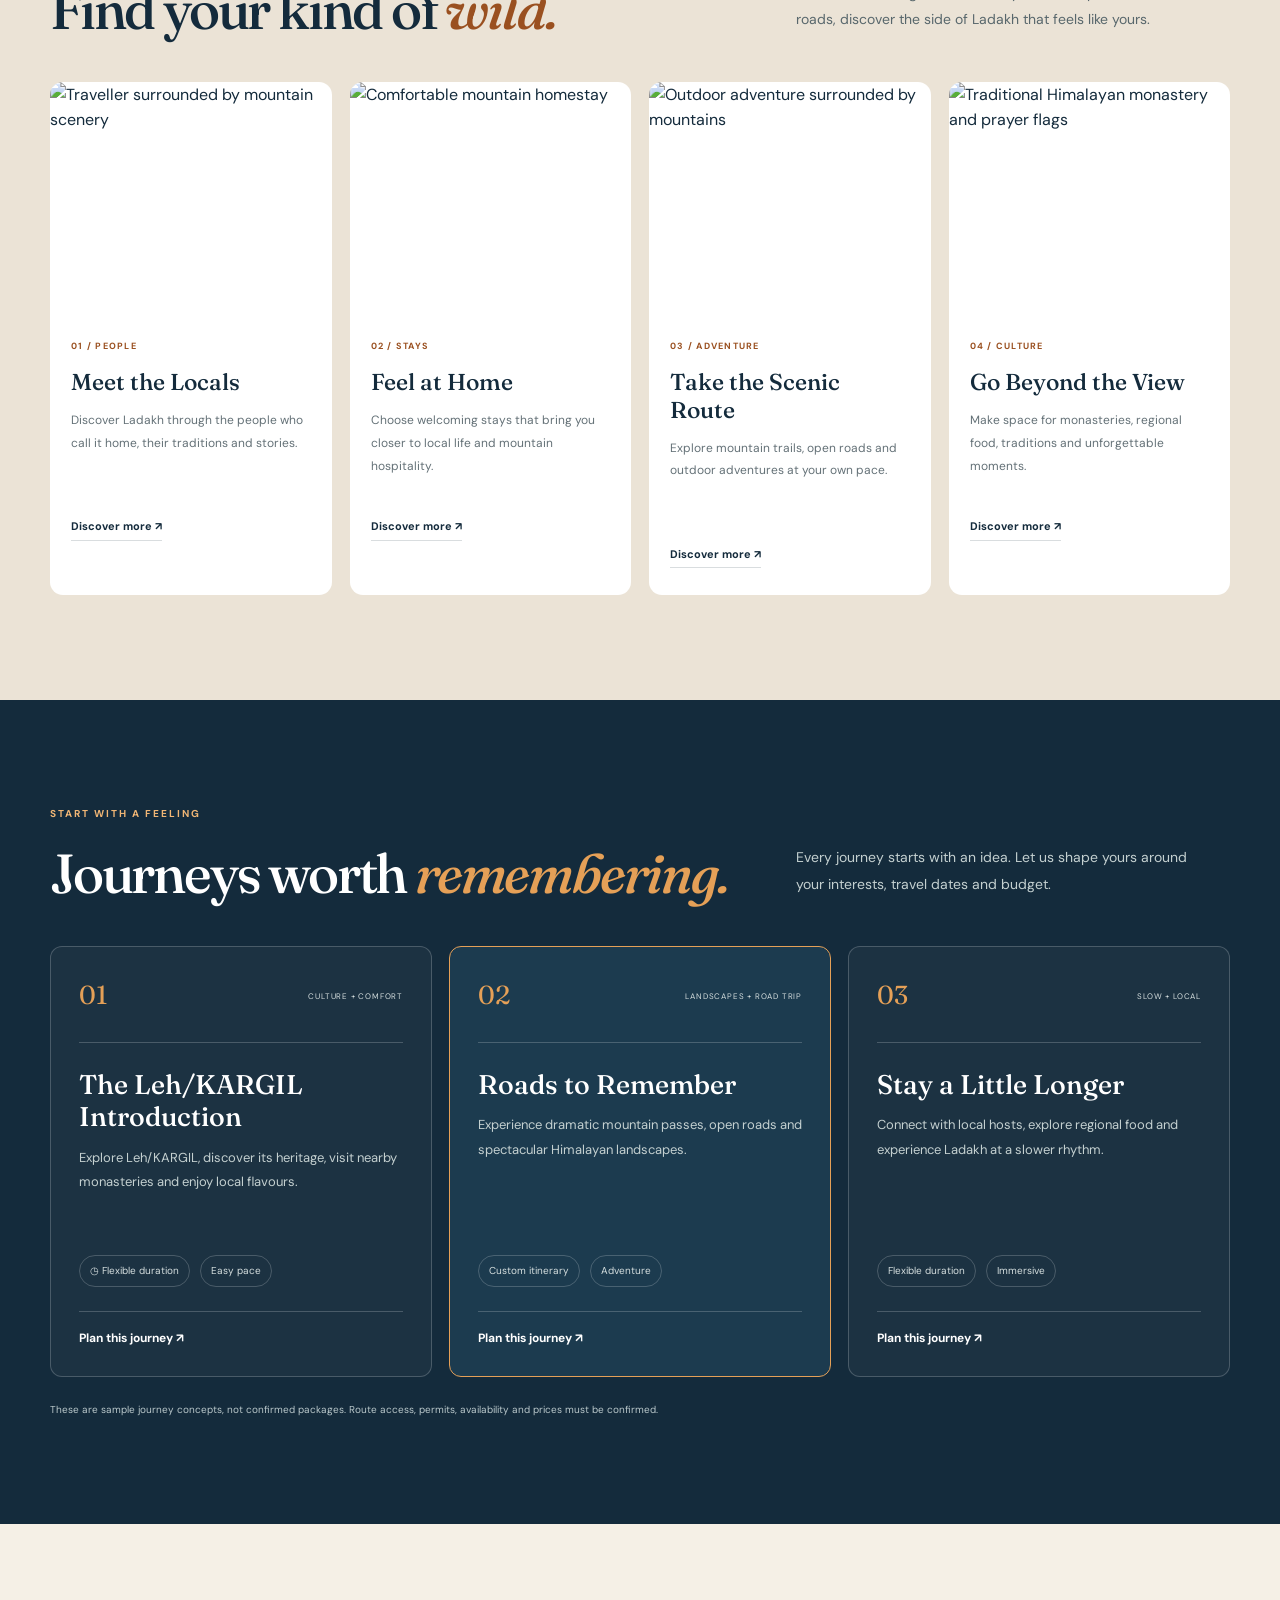
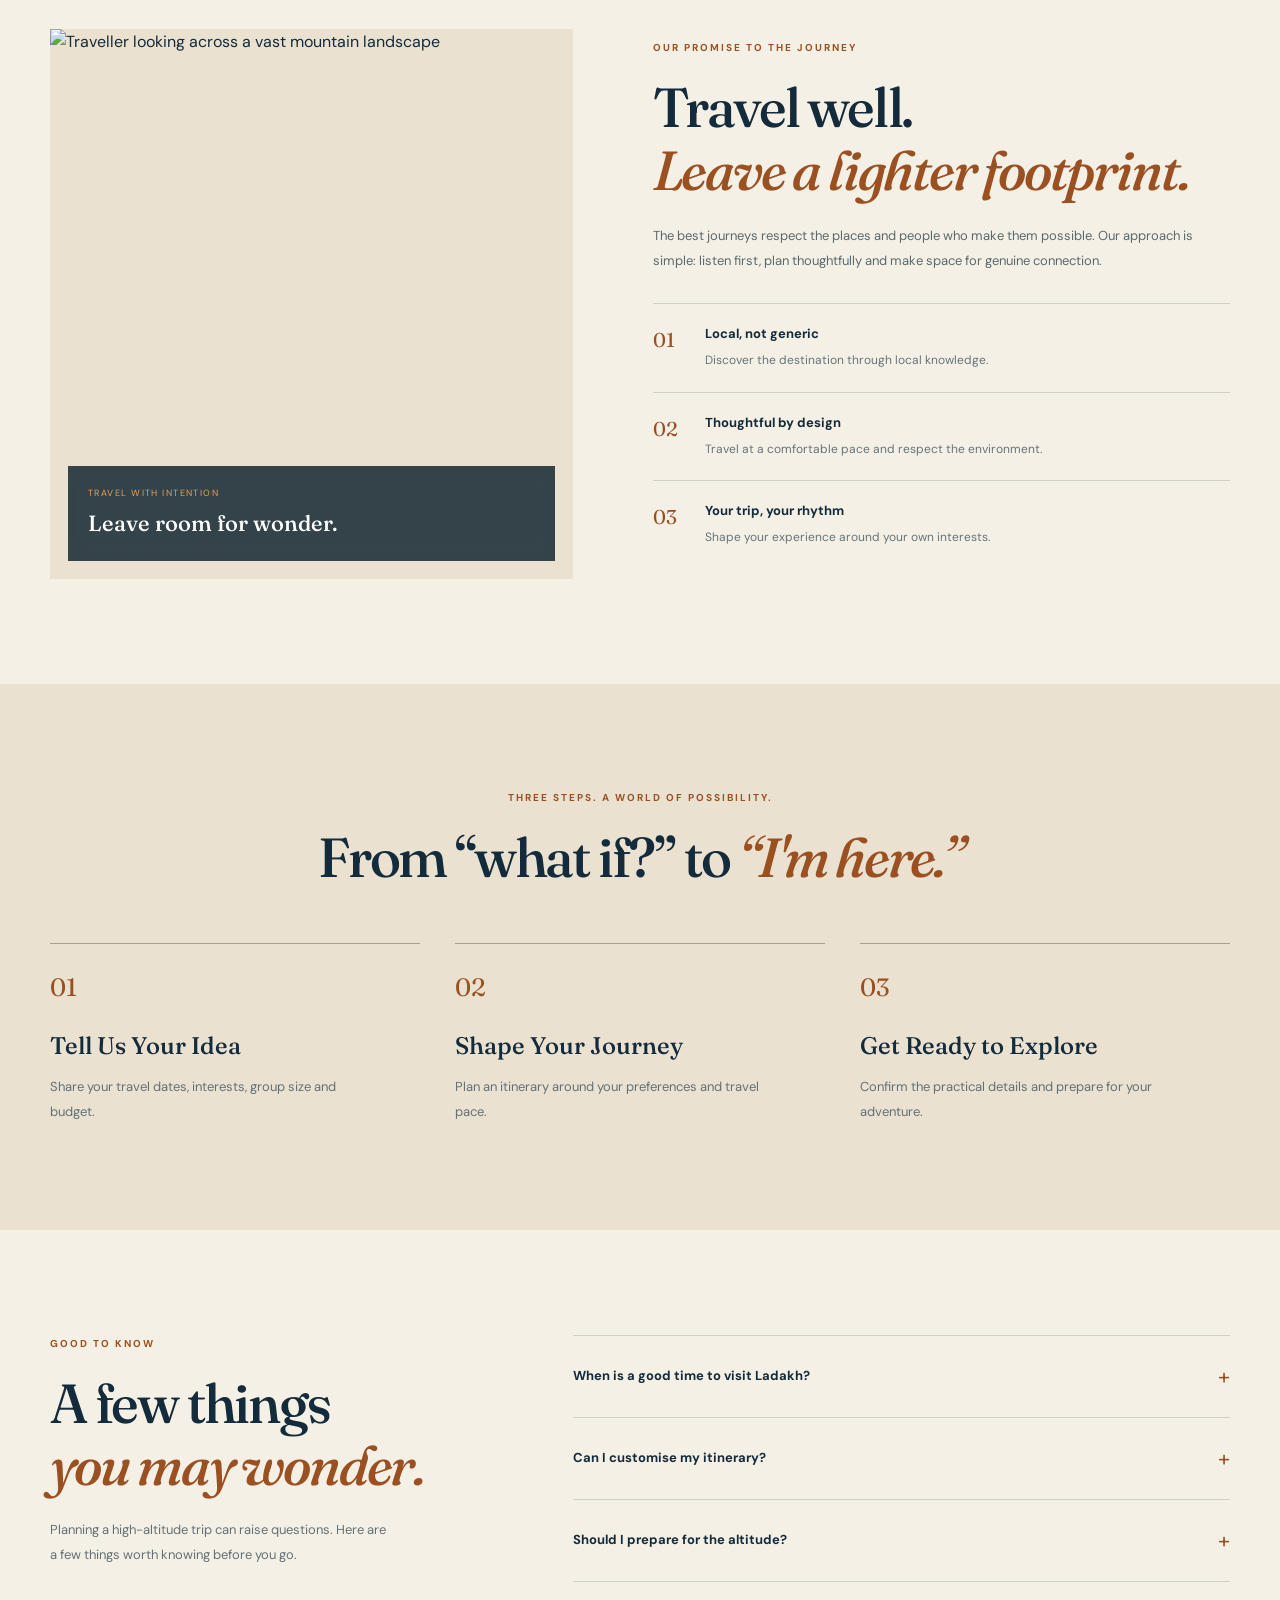
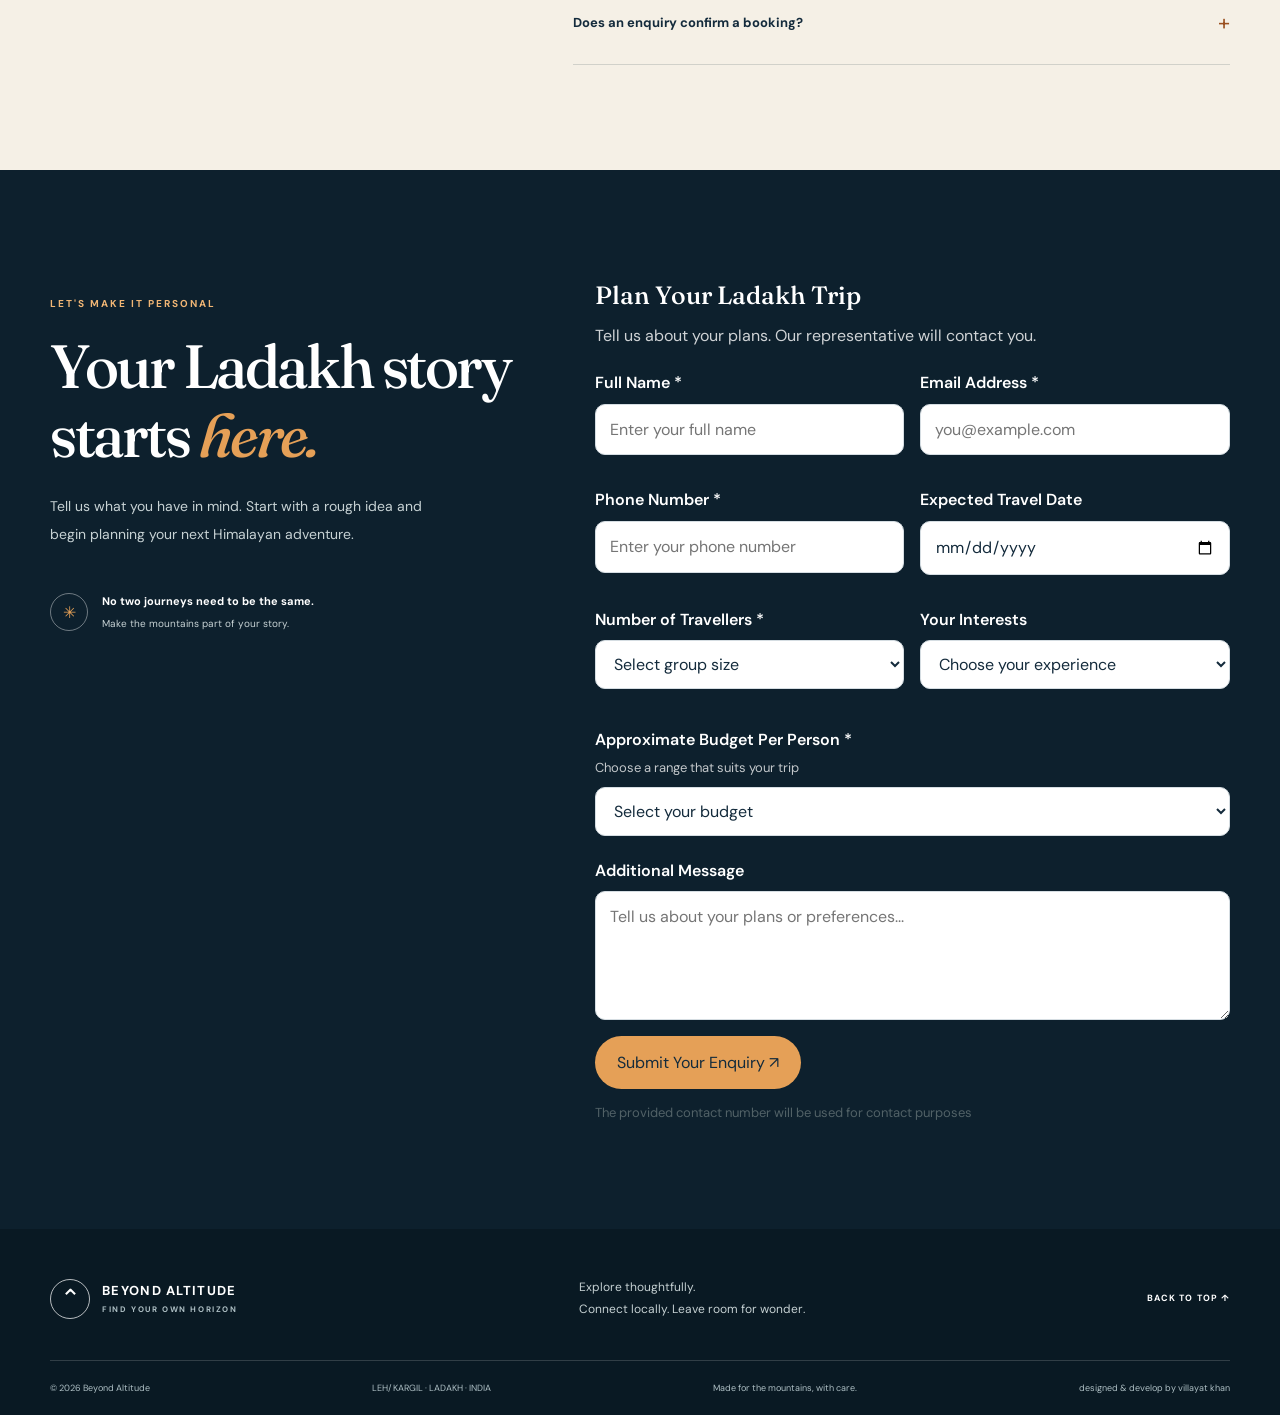
==== commit f9f59079: "Update index.html" ====
--- a/index.html
+++ b/index.html
@@ -255,7 +255,7 @@
     <!-- Navigation -->
     <header class="header">
         <a href="#home" class="brand">
-            <span class="brand-icon"><img src="beyondaltitude"></span>
+            <span class="brand-icon"><img src="beyondaltitude.png"></span>
             <span class="brand-text">
                 BEYOND ALTITUDE
                 <small>FIND YOUR OWN HORIZON</small>
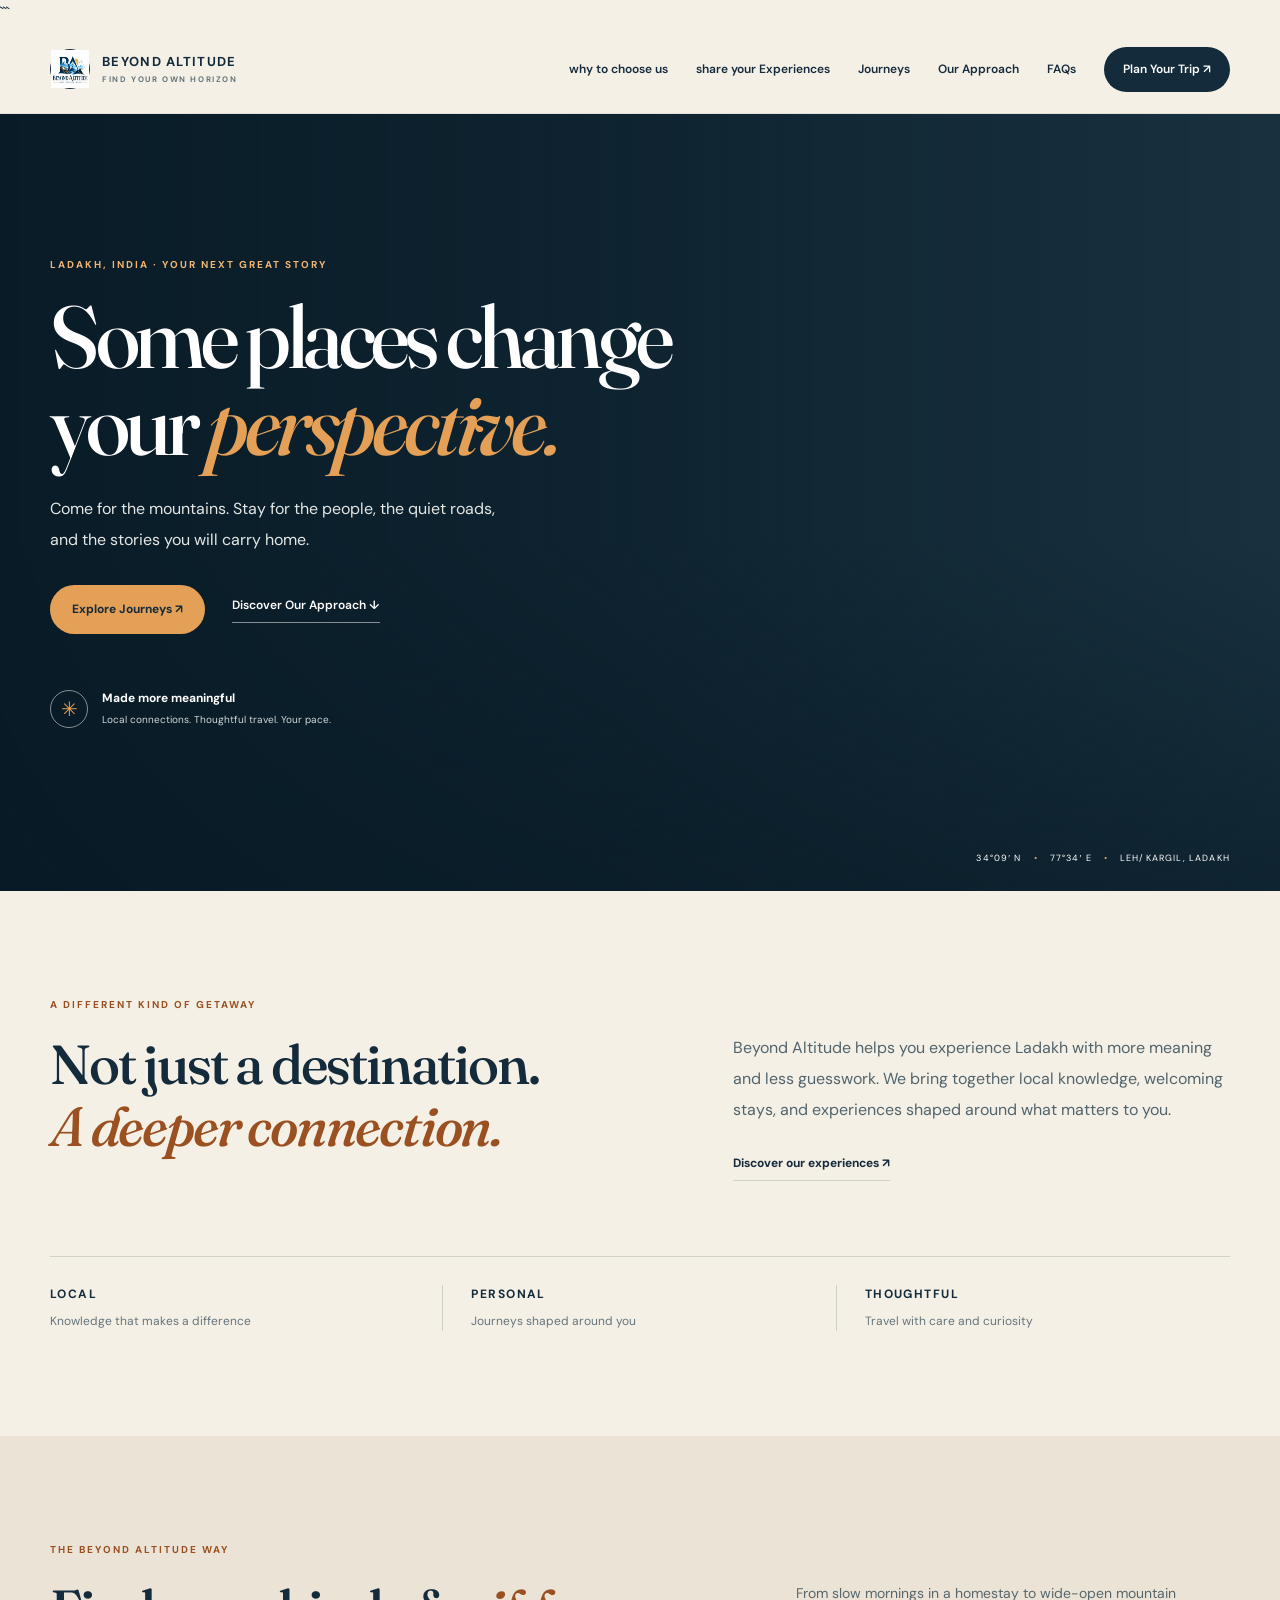
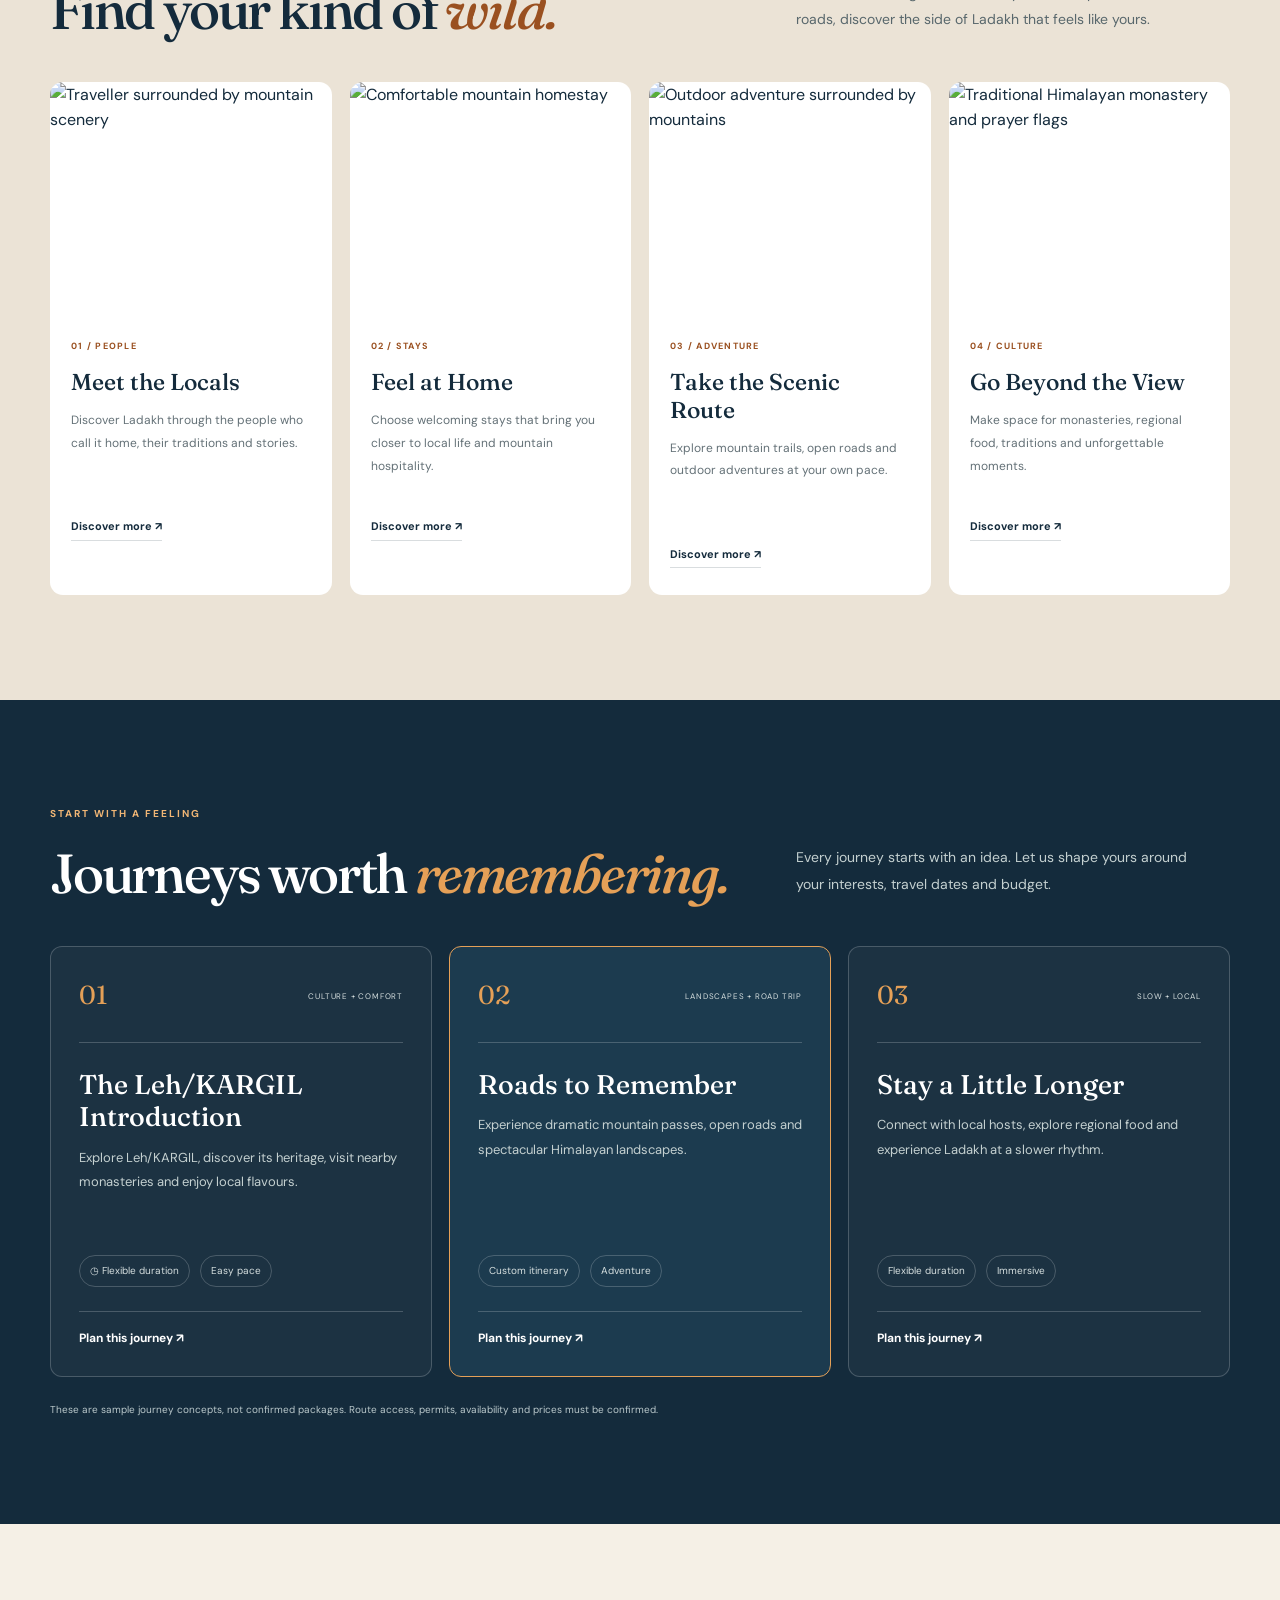
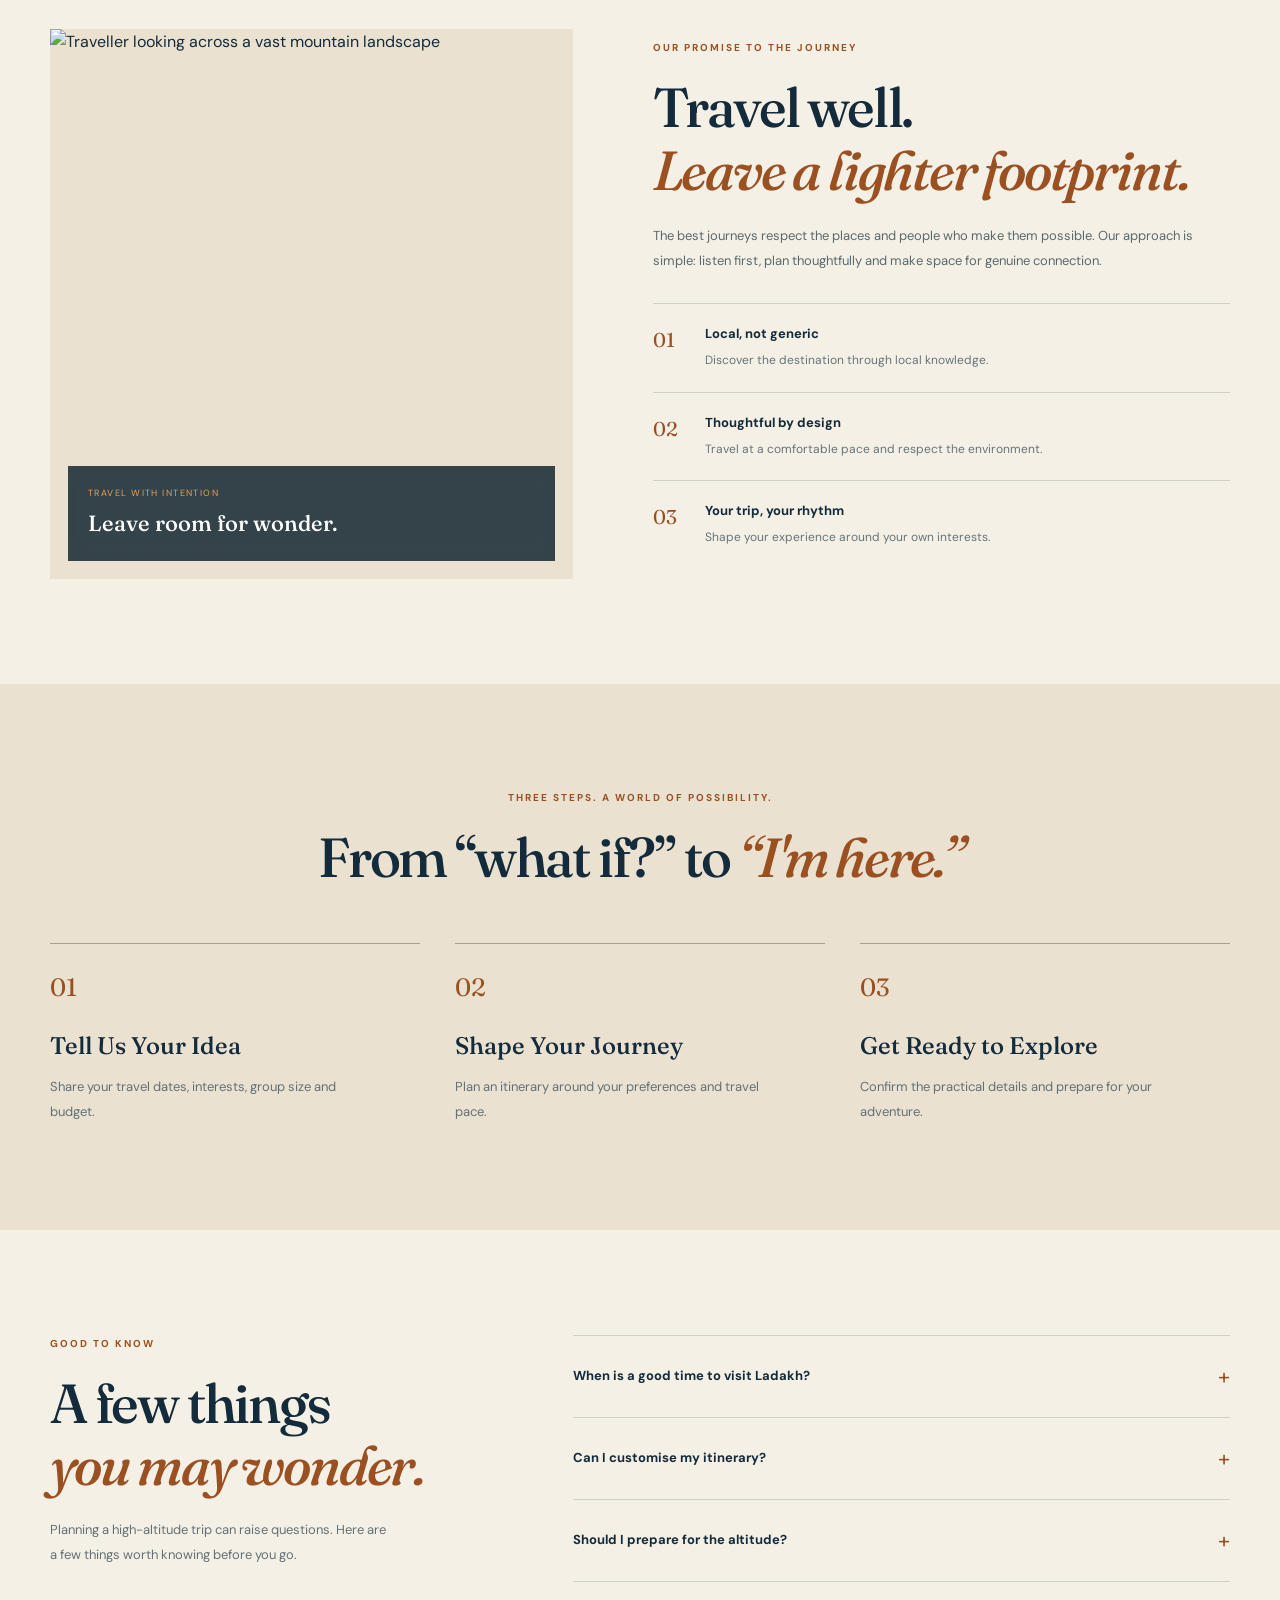
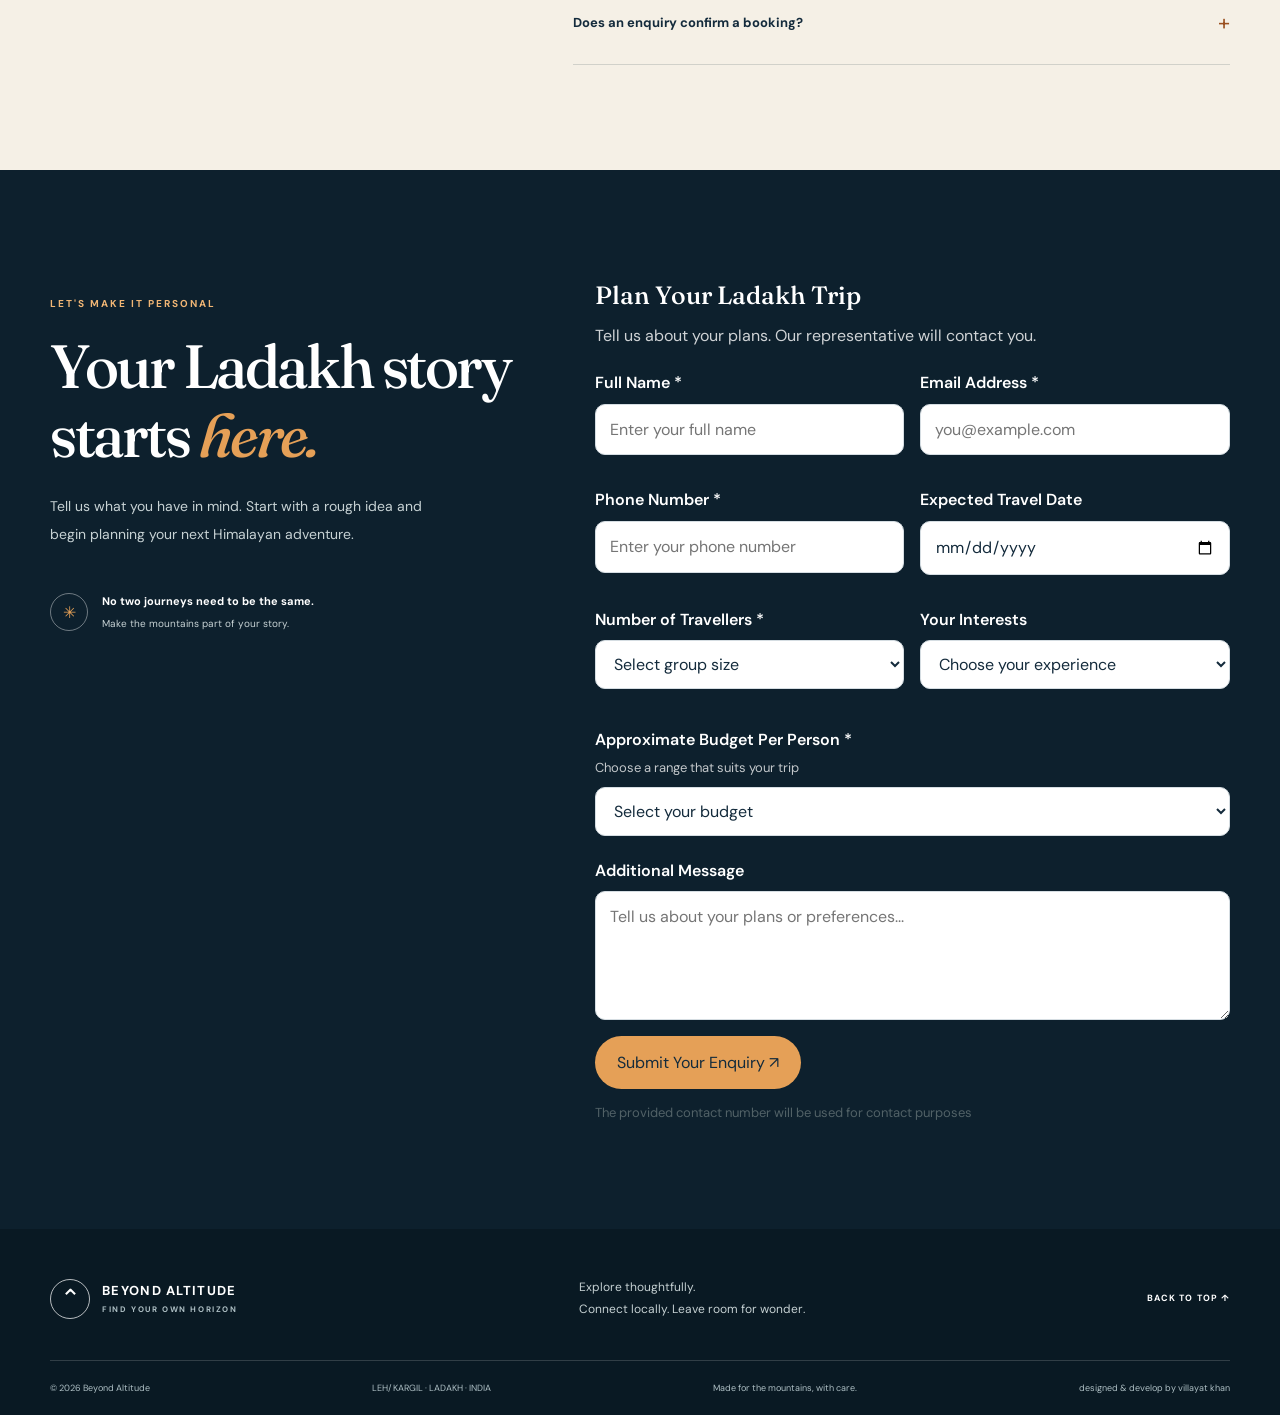
==== commit ea3f636b: "Update index.html" ====
--- a/index.html
+++ b/index.html
@@ -255,7 +255,7 @@
     <!-- Navigation -->
     <header class="header">
         <a href="#home" class="brand">
-            <span class="brand-icon"><img src="beyondaltitude.png"></span>
+            <span class="brand-icon"><img src="beyondaltitude.png" width=100% height=100% ></span>
             <span class="brand-text">
                 BEYOND ALTITUDE
                 <small>FIND YOUR OWN HORIZON</small>
--- a/style.css
+++ b/style.css
@@ -1429,6 +1429,7 @@
 
     .footer {
         padding: 35px 20px 0;
+       font-size:50px;
     }
 
     .footer-main {
@@ -1441,8 +1442,8 @@
     .footer-bottom {
         align-items: flex-start;
         flex-direction: column;
-        gap: 10px;
-        font-size: 20px;
+        gap: 10px;
+        font-size: 50px;
     }
 }
 
